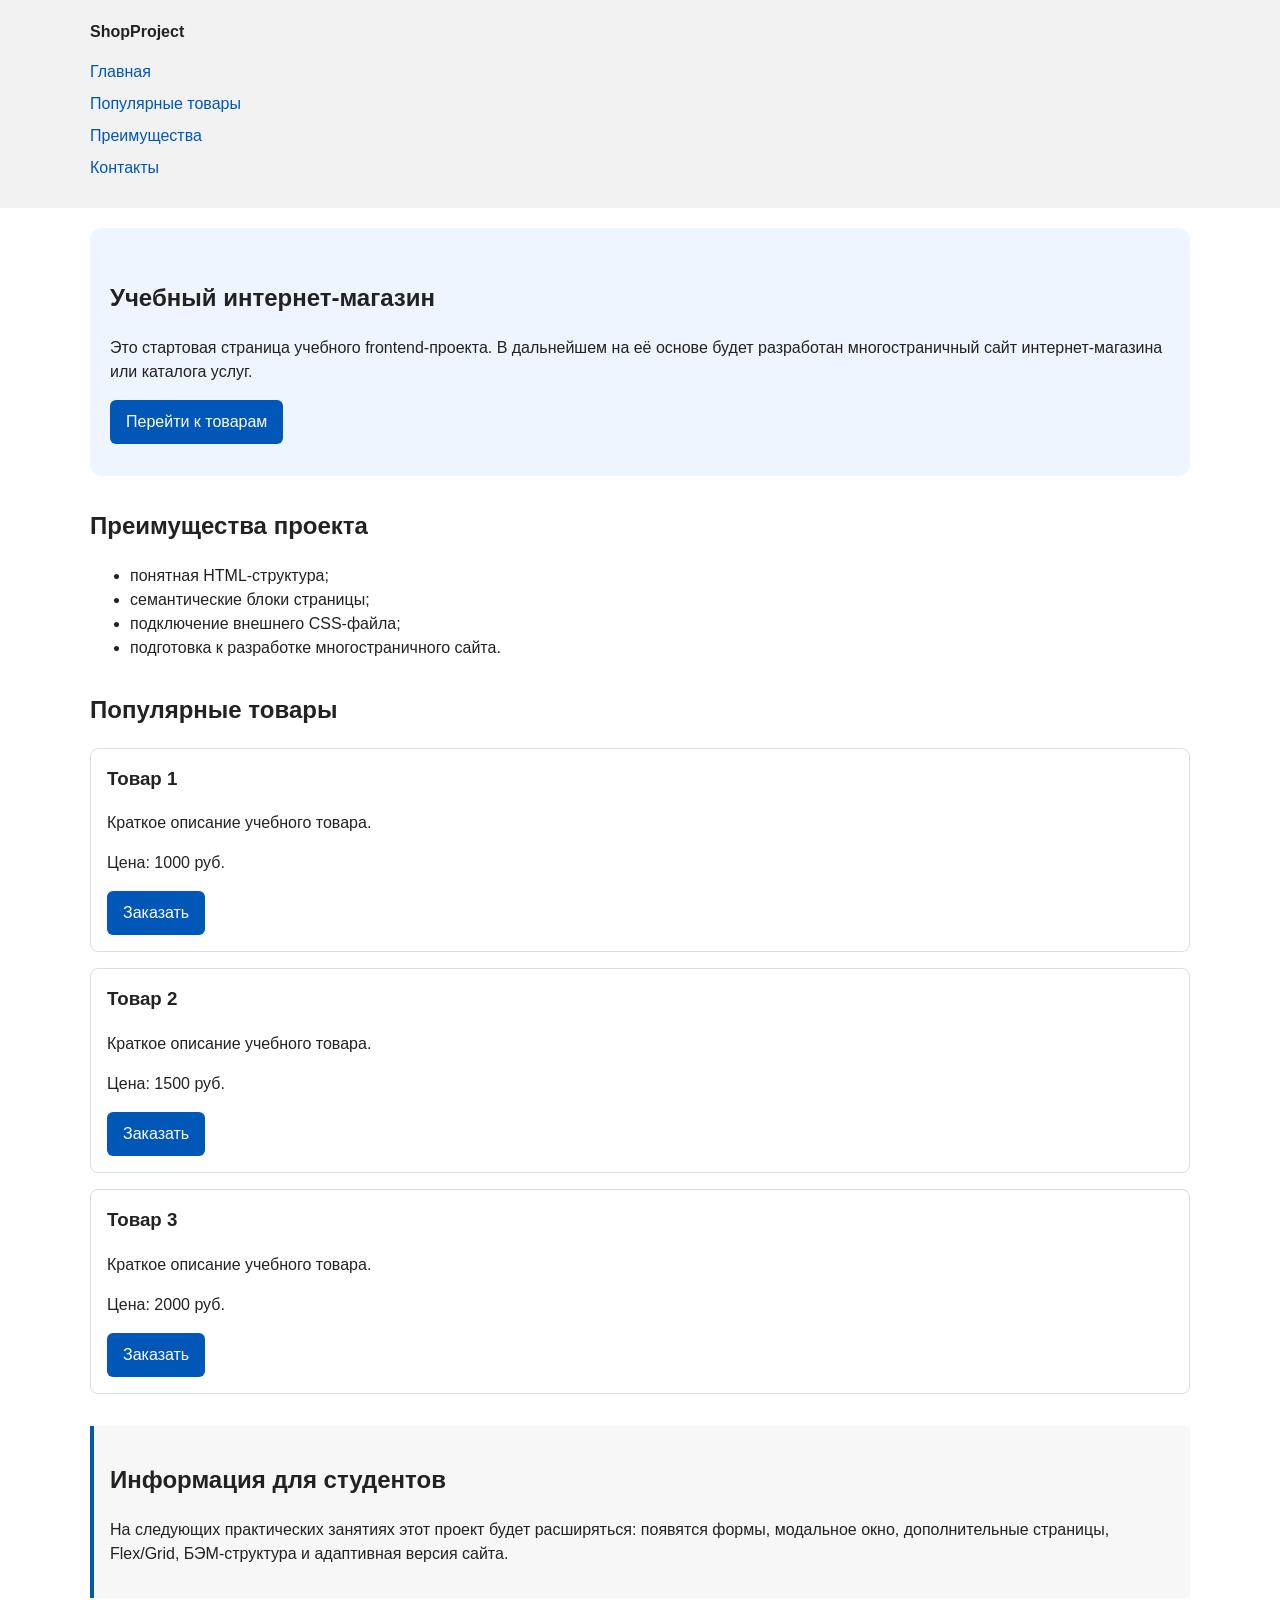
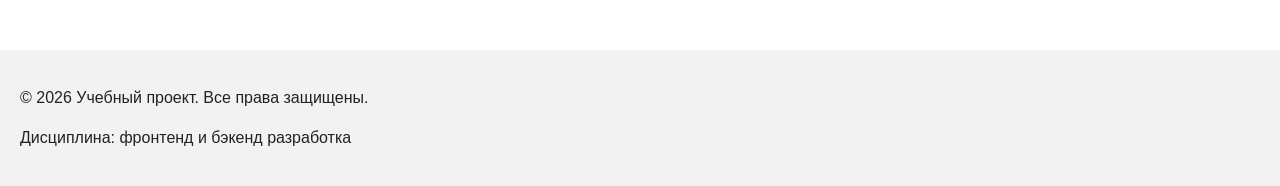
==== index.html @ 6dc9768e "fix: finalize form modal validation files" ====
<!DOCTYPE html>
<html lang="ru">
<head>
  <meta charset="UTF-8">
  <meta name="viewport" content="width=device-width, initial-scale=1.0">
  <title>Учебный интернет-магазин</title>
  <link rel="stylesheet" href="css/style.css">
  <script src="js/main.js" defer></script>
</head>
<body>

  <header>
    <div class="site-header">
      <a class="site-logo" href="index.html">ShopProject</a>

      <nav class="site-nav" aria-label="Основная навигация">
        <ul class="site-nav__list">
          <li><a href="index.html">Главная</a></li>
          <li><a href="#popular">Популярные товары</a></li>
          <li><a href="#advantages">Преимущества</a></li>
          <li><a href="#contacts">Контакты</a></li>
        </ul>
      </nav>
    </div>
  </header>

  <main>

    <section class="hero">
      <h1>Учебный интернет-магазин</h1>
      <p>
        Это стартовая страница учебного frontend-проекта. В дальнейшем
        на её основе будет разработан многостраничный сайт интернет-магазина
        или каталога услуг.
      </p>
      <a class="button" href="#popular">Перейти к товарам</a>
    </section>

    <section class="section" id="advantages">
      <h2>Преимущества проекта</h2>
      <ul class="advantages-list">
        <li>понятная HTML-структура;</li>
        <li>семантические блоки страницы;</li>
        <li>подключение внешнего CSS-файла;</li>
        <li>подготовка к разработке многостраничного сайта.</li>
      </ul>
    </section>

    <section class="section" id="popular">
      <h2>Популярные товары</h2>

      <article class="product-card">
        <h3>Товар 1</h3>
        <p>Краткое описание учебного товара.</p>
        <p>Цена: 1000 руб.</p>
        <button class="button product-card__button" type="button" data-product="Товар 1">
          Заказать
        </button>
      </article>

      <article class="product-card">
        <h3>Товар 2</h3>
        <p>Краткое описание учебного товара.</p>
        <p>Цена: 1500 руб.</p>
        <button class="button product-card__button" type="button" data-product="Товар 2">
          Заказать
        </button>
      </article>

      <article class="product-card">
        <h3>Товар 3</h3>
        <p>Краткое описание учебного товара.</p>
        <p>Цена: 2000 руб.</p>
        <button class="button product-card__button" type="button" data-product="Товар 3">
          Заказать
        </button>
      </article>
    </section>

    <aside class="aside-info">
      <h2>Информация для студентов</h2>
      <p>
        На следующих практических занятиях этот проект будет расширяться:
        появятся формы, модальное окно, дополнительные страницы, Flex/Grid,
        БЭМ-структура и адаптивная версия сайта.
      </p>
    </aside>

  </main>

  <footer id="contacts">
    <p>&copy; 2026 Учебный проект. Все права защищены.</p>
    <p>Дисциплина: фронтенд и бэкенд разработка</p>
  </footer>

  <dialog class="order-dialog" id="order-dialog" aria-labelledby="order-dialog-title">
    <h2 id="order-dialog-title">Оформление заявки</h2>

    <form class="order-form" id="order-form" action="#" method="post" novalidate>
      <input id="selected-product" name="selected-product" type="hidden">

      <div class="form-field">
        <label for="order-name">Имя</label>
        <input
          id="order-name"
          name="name"
          type="text"
          placeholder="Введите ваше имя"
          minlength="2"
          autocomplete="given-name"
          required
        >
      </div>

      <div class="form-field">
        <label for="order-email">E-mail</label>
        <input
          id="order-email"
          name="email"
          type="email"
          placeholder="example@mail.ru"
          autocomplete="email"
          required
        >
      </div>

      <div class="form-field">
        <label for="order-phone">Телефон</label>
        <input
          id="order-phone"
          name="phone"
          type="tel"
          inputmode="tel"
          placeholder="+7 (900) 000-00-00"
          pattern="^\+7 \(\d{3}\) \d{3}-\d{2}-\d{2}$"
          required
        >
        <small>Формат: +7 (900) 000-00-00</small>
      </div>

      <div class="form-field">
        <label for="order-date">Дата связи</label>
        <input id="order-date" name="date" type="date">
      </div>

      <div class="form-field">
        <label for="order-topic">Тема заявки</label>
        <select id="order-topic" name="topic" required>
          <option value="">Выберите тему</option>
          <option value="product">Заказ товара</option>
          <option value="consultation">Консультация</option>
          <option value="delivery">Доставка</option>
        </select>
      </div>

      <div class="form-field">
        <label for="order-comment">Комментарий</label>
        <textarea
          id="order-comment"
          name="comment"
          rows="4"
          placeholder="Укажите дополнительную информацию"
        ></textarea>
      </div>

      <div class="form-field form-field--checkbox">
        <label>
          <input id="order-agreement" name="agreement" type="checkbox" required>
          Я согласен на обработку данных
        </label>
      </div>

      <div class="form-actions">
        <button type="button" id="close-order-dialog">Закрыть</button>
        <button type="submit">Отправить заявку</button>
      </div>
    </form>
  </dialog>

  <p class="success-message" id="success-message" hidden>
    Форма успешно отправлена!
  </p>

</body>
</html>
---- css/style.css ----
/* ============================================================
   Минимальный сброс стилей
   ============================================================ */

* {
  box-sizing: border-box;
}

body {
  margin: 0;
  font-family: Arial, sans-serif;
  line-height: 1.5;
  color: #222222;
  background-color: #ffffff;
}

/* ============================================================
   Базовые стили для крупных областей страницы
   ============================================================ */

header,
main,
footer {
  padding: 20px;
}

header {
  background-color: #f2f2f2;
}

footer {
  background-color: #f2f2f2;
}

/* ============================================================
   Шапка сайта и навигация
   ============================================================ */

.site-header {
  max-width: 1100px;
  margin: 0 auto;
}

.site-logo {
  font-weight: bold;
  text-decoration: none;
  color: #222222;
}

.site-nav__list {
  padding: 0;
  margin: 16px 0 0;
  list-style: none;
}

.site-nav__list li {
  margin-bottom: 8px;
}

.site-nav__list a {
  color: #0057b8;
  text-decoration: none;
}

.site-nav__list a:hover {
  text-decoration: underline;
}

/* ============================================================
   Секции
   ============================================================ */

.hero {
  max-width: 1100px;
  margin: 0 auto 32px;
  padding: 32px 20px;
  background-color: #eef5ff;
  border-radius: 12px;
}

.section {
  max-width: 1100px;
  margin: 0 auto 32px;
}

.section h2 {
  margin-top: 0;
}

/* ============================================================
   Карточки товаров
   ============================================================ */

.product-card {
  margin-bottom: 16px;
  padding: 16px;
  border: 1px solid #dddddd;
  border-radius: 8px;
  background-color: #ffffff;
}

.product-card h3 {
  margin-top: 0;
}

/* ============================================================
   Кнопка
   ============================================================ */

.button {
  display: inline-block;
  padding: 10px 16px;
  color: #ffffff;
  background-color: #0057b8;
  text-decoration: none;
  border: none;
  border-radius: 6px;
  cursor: pointer;
  font: inherit;
}

.button:hover {
  background-color: #003f86;
}

/* ============================================================
   Дополнительный информационный блок
   ============================================================ */

.aside-info {
  max-width: 1100px;
  margin: 0 auto 32px;
  padding: 16px;
  border-left: 4px solid #0057b8;
  background-color: #f7f7f7;
}

/* ============================================================
   Модальное окно
   ============================================================ */

.order-dialog {
  width: min(100% - 32px, 560px);
  padding: 24px;
  border: none;
  border-radius: 12px;
}

.order-dialog::backdrop {
  background-color: rgba(0, 0, 0, 0.5);
}

/* ============================================================
   Форма
   ============================================================ */

.form-field {
  margin-bottom: 16px;
}

.form-field label {
  display: block;
  margin-bottom: 6px;
}

.form-field input,
.form-field select,
.form-field textarea {
  width: 100%;
  padding: 10px 12px;
  border: 1px solid #cccccc;
  border-radius: 6px;
  font: inherit;
}

.form-field input[type="checkbox"] {
  width: auto;
}

.form-field small {
  display: block;
  margin-top: 4px;
  color: #666666;
}

.form-field input:focus-visible,
.form-field select:focus-visible,
.form-field textarea:focus-visible,
.form-actions button:focus-visible {
  outline: 2px solid #0057b8;
  outline-offset: 2px;
}

[aria-invalid="true"] {
  border-color: #b00020;
}

.form-actions {
  display: flex;
  gap: 12px;
  margin-top: 20px;
}

.success-message {
  max-width: 1100px;
  margin: 24px auto;
  padding: 16px;
  border-left: 4px solid #168a2f;
  background-color: #eefaf0;
}
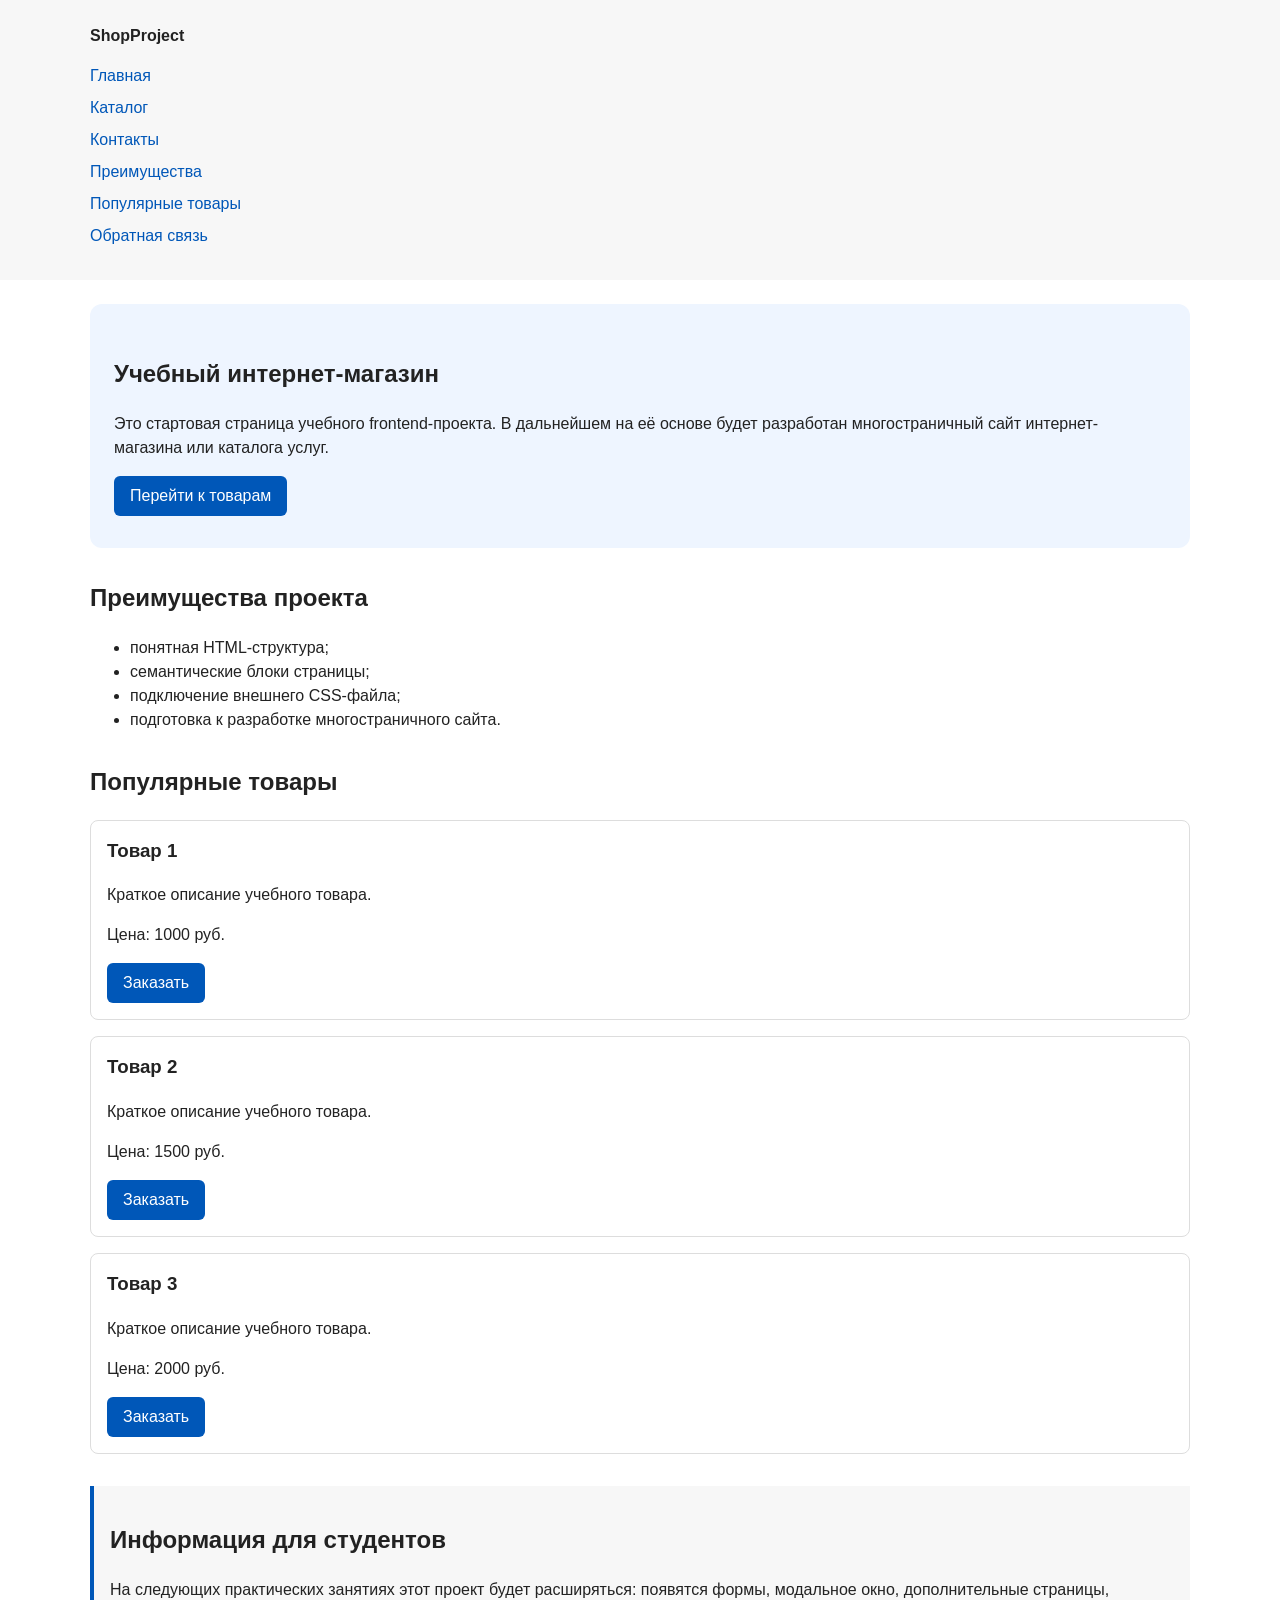
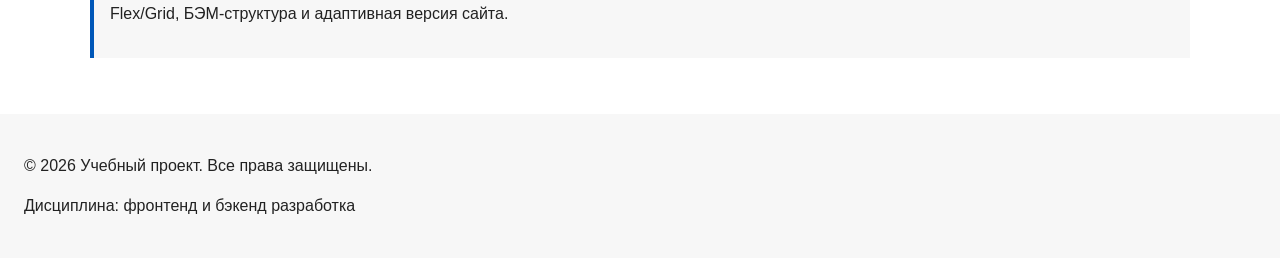
==== commit 7206bb5d: "Добавлены страницы и навигация" ====
--- a/index.html
+++ b/index.html
@@ -3,6 +3,7 @@
 <head>
   <meta charset="UTF-8">
   <meta name="viewport" content="width=device-width, initial-scale=1.0">
+  <meta name="description" content="Главная страница учебного интернет-магазина.">
   <title>Учебный интернет-магазин</title>
   <link rel="stylesheet" href="css/style.css">
   <script src="js/main.js" defer></script>
@@ -16,9 +17,11 @@
       <nav class="site-nav" aria-label="Основная навигация">
         <ul class="site-nav__list">
           <li><a href="index.html">Главная</a></li>
-          <li><a href="#popular">Популярные товары</a></li>
-          <li><a href="#advantages">Преимущества</a></li>
-          <li><a href="#contacts">Контакты</a></li>
+          <li><a href="catalog.html">Каталог</a></li>
+          <li><a href="contacts.html">Контакты</a></li>
+          <li><a href="index.html#advantages">Преимущества</a></li>
+          <li><a href="index.html#popular">Популярные товары</a></li>
+          <li><a href="index.html#contacts">Обратная связь</a></li>
         </ul>
       </nav>
     </div>
@@ -182,4 +185,4 @@
   </p>
 
 </body>
-</html>+</html>
--- a/css/style.css
+++ b/css/style.css
@@ -1,166 +1,232 @@
-/* ============================================================
-   Минимальный сброс стилей
-   ============================================================ */
+/* ===============================
+   1. Переменные проекта
+   =============================== */
+
+:root {
+  /* Основные цвета проекта */
+  --color-bg: #ffffff;
+  --color-text: #222222;
+  --color-muted: #666666;
+  --color-primary: #0057b8;
+  --color-primary-dark: #003f86;
+  --color-border: #dddddd;
+  --color-surface: #f7f7f7;
+  --color-surface-accent: #eef5ff;
+  --color-danger: #b00020;
+  --color-success: #168a2f;
+  --color-success-bg: #eefaf0;
+  --color-white: #ffffff;
+
+  /* Отступы */
+  --space-xs: 4px;
+  --space-sm: 8px;
+  --space-md: 16px;
+  --space-lg: 24px;
+  --space-xl: 32px;
+
+  /* Скругления */
+  --radius-sm: 6px;
+  --radius-md: 8px;
+  --radius-lg: 12px;
+
+  /* Размеры */
+  --container-width: 1100px;
+}
+
+/* ===============================
+   2. Базовые стили
+   =============================== */
 
 * {
   box-sizing: border-box;
+}
+
+html {
+  scroll-behavior: smooth;
 }
 
 body {
   margin: 0;
   font-family: Arial, sans-serif;
   line-height: 1.5;
-  color: #222222;
-  background-color: #ffffff;
-}
-
-/* ============================================================
-   Базовые стили для крупных областей страницы
-   ============================================================ */
+  color: var(--color-text);
+  background-color: var(--color-bg);
+}
 
 header,
 main,
 footer {
-  padding: 20px;
-}
-
-header {
-  background-color: #f2f2f2;
-}
-
+  padding: var(--space-lg);
+}
+
+header,
 footer {
-  background-color: #f2f2f2;
-}
-
-/* ============================================================
-   Шапка сайта и навигация
-   ============================================================ */
+  background-color: var(--color-surface);
+}
+
+/* ===============================
+   3. Общие элементы интерфейса
+   =============================== */
+
+a {
+  color: var(--color-primary);
+}
+
+a:hover {
+  color: var(--color-primary-dark);
+}
+
+a:focus-visible {
+  outline: 2px solid var(--color-primary);
+  outline-offset: 3px;
+}
+
+:target {
+  outline: 2px dashed var(--color-primary);
+  outline-offset: 4px;
+}
+
+.button {
+  display: inline-block;
+  padding: var(--space-sm) var(--space-md);
+  color: var(--color-white);
+  background-color: var(--color-primary);
+  text-decoration: none;
+  border: none;
+  border-radius: var(--radius-sm);
+  cursor: pointer;
+  font: inherit;
+}
+
+.button:hover {
+  color: var(--color-white);
+  background-color: var(--color-primary-dark);
+}
+
+.button:focus-visible {
+  outline: 2px solid var(--color-primary);
+  outline-offset: 3px;
+}
+
+.button:disabled {
+  opacity: 0.6;
+  cursor: not-allowed;
+}
+
+/* ===============================
+   4. Компоненты страницы
+   =============================== */
 
 .site-header {
-  max-width: 1100px;
+  max-width: var(--container-width);
   margin: 0 auto;
 }
 
 .site-logo {
   font-weight: bold;
+  color: var(--color-text);
   text-decoration: none;
-  color: #222222;
 }
 
 .site-nav__list {
   padding: 0;
-  margin: 16px 0 0;
+  margin: var(--space-md) 0 0;
   list-style: none;
 }
 
 .site-nav__list li {
-  margin-bottom: 8px;
+  margin-bottom: var(--space-sm);
 }
 
 .site-nav__list a {
-  color: #0057b8;
+  color: var(--color-primary);
   text-decoration: none;
 }
 
 .site-nav__list a:hover {
+  color: var(--color-primary-dark);
   text-decoration: underline;
 }
 
-/* ============================================================
-   Секции
-   ============================================================ */
+.breadcrumbs {
+  max-width: var(--container-width);
+  margin: 0 auto var(--space-md);
+  font-size: 14px;
+  color: var(--color-muted);
+}
+
+.breadcrumbs a {
+  color: var(--color-primary);
+}
+
+.breadcrumbs span::before {
+  content: " / ";
+  color: var(--color-muted);
+}
 
 .hero {
-  max-width: 1100px;
-  margin: 0 auto 32px;
-  padding: 32px 20px;
-  background-color: #eef5ff;
-  border-radius: 12px;
+  max-width: var(--container-width);
+  margin: 0 auto var(--space-xl);
+  padding: var(--space-xl) var(--space-lg);
+  background-color: var(--color-surface-accent);
+  border-radius: var(--radius-lg);
 }
 
 .section {
-  max-width: 1100px;
-  margin: 0 auto 32px;
+  max-width: var(--container-width);
+  margin: 0 auto var(--space-xl);
 }
 
 .section h2 {
   margin-top: 0;
 }
 
-/* ============================================================
-   Карточки товаров
-   ============================================================ */
-
 .product-card {
-  margin-bottom: 16px;
-  padding: 16px;
-  border: 1px solid #dddddd;
-  border-radius: 8px;
-  background-color: #ffffff;
+  margin-bottom: var(--space-md);
+  padding: var(--space-md);
+  border: 1px solid var(--color-border);
+  border-radius: var(--radius-md);
+  background-color: var(--color-bg);
+}
+
+.product-card:hover {
+  border-color: var(--color-primary);
 }
 
 .product-card h3 {
   margin-top: 0;
 }
 
-/* ============================================================
-   Кнопка
-   ============================================================ */
-
-.button {
-  display: inline-block;
-  padding: 10px 16px;
-  color: #ffffff;
-  background-color: #0057b8;
-  text-decoration: none;
-  border: none;
-  border-radius: 6px;
-  cursor: pointer;
-  font: inherit;
-}
-
-.button:hover {
-  background-color: #003f86;
-}
-
-/* ============================================================
-   Дополнительный информационный блок
-   ============================================================ */
-
 .aside-info {
-  max-width: 1100px;
-  margin: 0 auto 32px;
-  padding: 16px;
-  border-left: 4px solid #0057b8;
-  background-color: #f7f7f7;
-}
-
-/* ============================================================
-   Модальное окно
-   ============================================================ */
+  max-width: var(--container-width);
+  margin: 0 auto var(--space-xl);
+  padding: var(--space-md);
+  border-left: 4px solid var(--color-primary);
+  background-color: var(--color-surface);
+}
+
+/* ===============================
+   5. Форма и модальное окно
+   =============================== */
 
 .order-dialog {
   width: min(100% - 32px, 560px);
-  padding: 24px;
+  padding: var(--space-lg);
   border: none;
-  border-radius: 12px;
+  border-radius: var(--radius-lg);
 }
 
 .order-dialog::backdrop {
   background-color: rgba(0, 0, 0, 0.5);
 }
 
-/* ============================================================
-   Форма
-   ============================================================ */
-
 .form-field {
-  margin-bottom: 16px;
+  margin-bottom: var(--space-md);
 }
 
 .form-field label {
   display: block;
-  margin-bottom: 6px;
+  margin-bottom: var(--space-xs);
 }
 
 .form-field input,
@@ -168,8 +234,8 @@
 .form-field textarea {
   width: 100%;
   padding: 10px 12px;
-  border: 1px solid #cccccc;
-  border-radius: 6px;
+  border: 1px solid var(--color-border);
+  border-radius: var(--radius-sm);
   font: inherit;
 }
 
@@ -179,32 +245,38 @@
 
 .form-field small {
   display: block;
-  margin-top: 4px;
-  color: #666666;
+  margin-top: var(--space-xs);
+  color: var(--color-muted);
+}
+
+.form-field input:hover,
+.form-field select:hover,
+.form-field textarea:hover {
+  border-color: var(--color-primary);
 }
 
 .form-field input:focus-visible,
 .form-field select:focus-visible,
 .form-field textarea:focus-visible,
 .form-actions button:focus-visible {
-  outline: 2px solid #0057b8;
-  outline-offset: 2px;
+  outline: 2px solid var(--color-primary);
+  outline-offset: 3px;
 }
 
 [aria-invalid="true"] {
-  border-color: #b00020;
+  border-color: var(--color-danger);
 }
 
 .form-actions {
   display: flex;
-  gap: 12px;
-  margin-top: 20px;
+  gap: var(--space-md);
+  margin-top: var(--space-lg);
 }
 
 .success-message {
-  max-width: 1100px;
-  margin: 24px auto;
-  padding: 16px;
-  border-left: 4px solid #168a2f;
-  background-color: #eefaf0;
-}+  max-width: var(--container-width);
+  margin: var(--space-lg) auto;
+  padding: var(--space-md);
+  border-left: 4px solid var(--color-success);
+  background-color: var(--color-success-bg);
+}
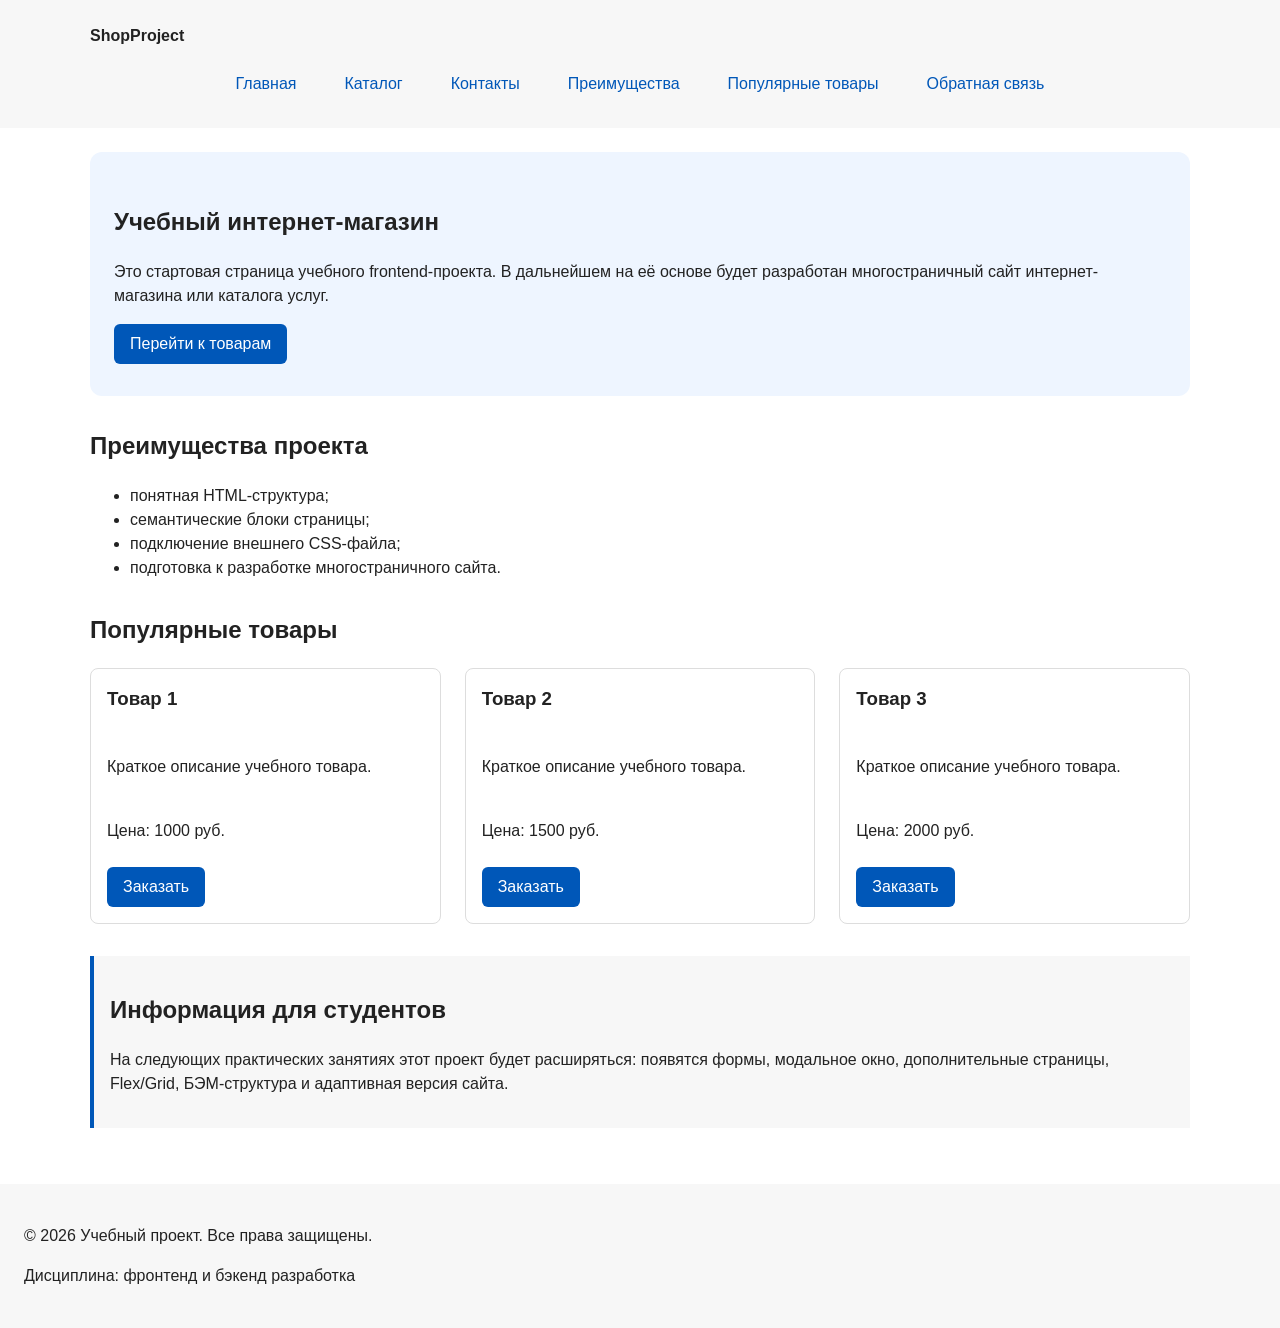
==== commit e962c7b8: "Добавлены Flexbox и Grid" ====
--- a/index.html
+++ b/index.html
@@ -52,32 +52,34 @@
     <section class="section" id="popular">
       <h2>Популярные товары</h2>
 
-      <article class="product-card">
-        <h3>Товар 1</h3>
-        <p>Краткое описание учебного товара.</p>
-        <p>Цена: 1000 руб.</p>
-        <button class="button product-card__button" type="button" data-product="Товар 1">
-          Заказать
-        </button>
-      </article>
+      <div class="products-grid">
+        <article class="product-card">
+          <h3>Товар 1</h3>
+          <p>Краткое описание учебного товара.</p>
+          <p>Цена: 1000 руб.</p>
+          <button class="button product-card__button" type="button" data-product="Товар 1">
+            Заказать
+          </button>
+        </article>
 
-      <article class="product-card">
-        <h3>Товар 2</h3>
-        <p>Краткое описание учебного товара.</p>
-        <p>Цена: 1500 руб.</p>
-        <button class="button product-card__button" type="button" data-product="Товар 2">
-          Заказать
-        </button>
-      </article>
+        <article class="product-card">
+          <h3>Товар 2</h3>
+          <p>Краткое описание учебного товара.</p>
+          <p>Цена: 1500 руб.</p>
+          <button class="button product-card__button" type="button" data-product="Товар 2">
+            Заказать
+          </button>
+        </article>
 
-      <article class="product-card">
-        <h3>Товар 3</h3>
-        <p>Краткое описание учебного товара.</p>
-        <p>Цена: 2000 руб.</p>
-        <button class="button product-card__button" type="button" data-product="Товар 3">
-          Заказать
-        </button>
-      </article>
+        <article class="product-card">
+          <h3>Товар 3</h3>
+          <p>Краткое описание учебного товара.</p>
+          <p>Цена: 2000 руб.</p>
+          <button class="button product-card__button" type="button" data-product="Товар 3">
+            Заказать
+          </button>
+        </article>
+      </div>
     </section>
 
     <aside class="aside-info">
--- a/css/style.css
+++ b/css/style.css
@@ -129,23 +129,27 @@
 }
 
 .site-nav__list {
+  display: flex;
+  flex-wrap: wrap;
+  justify-content: center;
+  align-items: center;
+  gap: var(--space-md);
   padding: 0;
   margin: var(--space-md) 0 0;
   list-style: none;
 }
 
-.site-nav__list li {
-  margin-bottom: var(--space-sm);
-}
-
 .site-nav__list a {
+  display: inline-block;
+  padding: var(--space-sm) var(--space-md);
   color: var(--color-primary);
   text-decoration: none;
+  border-radius: var(--radius-sm);
 }
 
 .site-nav__list a:hover {
-  color: var(--color-primary-dark);
-  text-decoration: underline;
+  color: var(--color-white);
+  background-color: var(--color-primary);
 }
 
 .breadcrumbs {
@@ -181,8 +185,17 @@
   margin-top: 0;
 }
 
+.products-grid {
+  display: grid;
+  grid-template-columns: repeat(3, 1fr);
+  gap: var(--space-lg);
+}
+
 .product-card {
-  margin-bottom: var(--space-md);
+  display: flex;
+  flex-direction: column;
+  gap: var(--space-sm);
+  margin-bottom: 0;
   padding: var(--space-md);
   border: 1px solid var(--color-border);
   border-radius: var(--radius-md);
@@ -195,6 +208,66 @@
 
 .product-card h3 {
   margin-top: 0;
+}
+
+.product-card .button {
+  margin-top: auto;
+  align-self: flex-start;
+}
+
+.catalog-layout {
+  max-width: var(--container-width);
+  margin: 0 auto var(--space-xl);
+  display: grid;
+  grid-template-columns: 260px 1fr;
+  grid-template-areas: "filters products";
+  gap: var(--space-lg);
+}
+
+.catalog-filters {
+  grid-area: filters;
+  padding: var(--space-md);
+  border: 1px solid var(--color-border);
+  border-radius: var(--radius-md);
+  background-color: var(--color-surface);
+}
+
+.catalog-products {
+  grid-area: products;
+}
+
+.catalog-filters h2,
+.catalog-products h2 {
+  margin-top: 0;
+}
+
+.filters-form {
+  display: grid;
+  gap: var(--space-md);
+}
+
+.filters-form fieldset {
+  margin: 0;
+  padding: var(--space-md);
+  border: 1px solid var(--color-border);
+  border-radius: var(--radius-sm);
+}
+
+.filters-form legend {
+  font-weight: 700;
+}
+
+.filters-form label {
+  display: block;
+  margin-bottom: var(--space-sm);
+}
+
+.filters-form input[type="number"] {
+  width: 100%;
+  padding: 8px 10px;
+  border: 1px solid var(--color-border);
+  border-radius: var(--radius-sm);
+  font: inherit;
 }
 
 .aside-info {
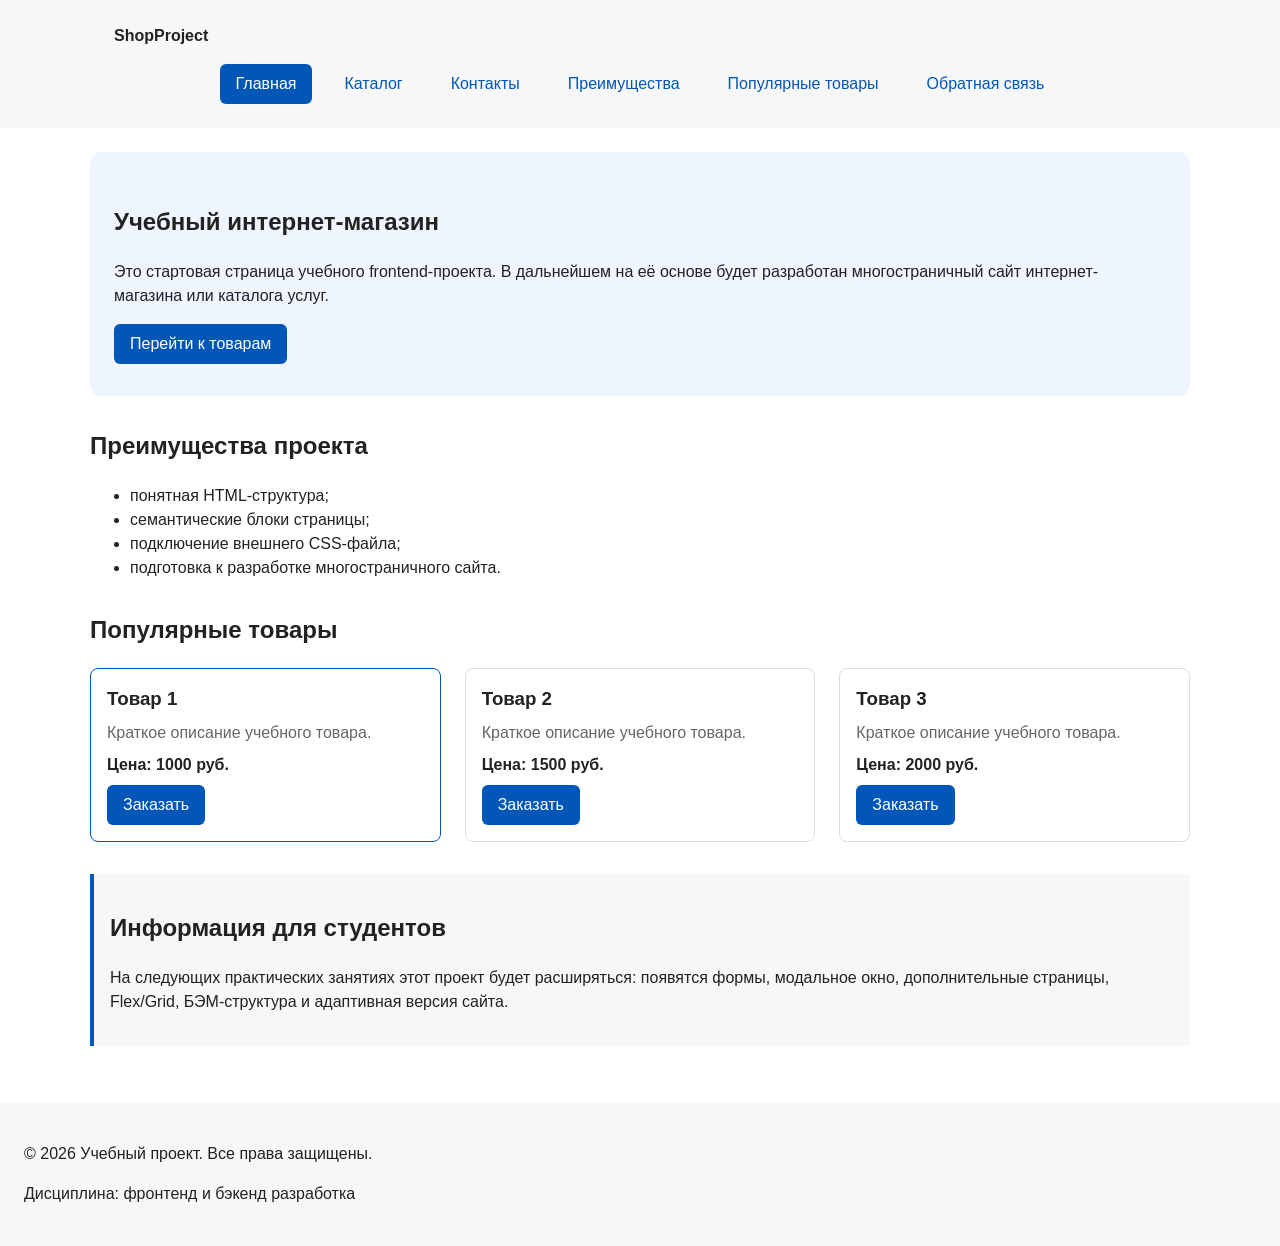
==== commit fade143a: "Классы приведены к БЭМ" ====
--- a/index.html
+++ b/index.html
@@ -10,18 +10,30 @@
 </head>
 <body>
 
-  <header>
-    <div class="site-header">
-      <a class="site-logo" href="index.html">ShopProject</a>
+  <header class="site-header">
+    <div class="site-header__inner">
+      <a class="site-header__logo" href="index.html">ShopProject</a>
 
       <nav class="site-nav" aria-label="Основная навигация">
         <ul class="site-nav__list">
-          <li><a href="index.html">Главная</a></li>
-          <li><a href="catalog.html">Каталог</a></li>
-          <li><a href="contacts.html">Контакты</a></li>
-          <li><a href="index.html#advantages">Преимущества</a></li>
-          <li><a href="index.html#popular">Популярные товары</a></li>
-          <li><a href="index.html#contacts">Обратная связь</a></li>
+          <li class="site-nav__item">
+            <a class="site-nav__link site-nav__link--active" href="index.html" aria-current="page">Главная</a>
+          </li>
+          <li class="site-nav__item">
+            <a class="site-nav__link" href="catalog.html">Каталог</a>
+          </li>
+          <li class="site-nav__item">
+            <a class="site-nav__link" href="contacts.html">Контакты</a>
+          </li>
+          <li class="site-nav__item">
+            <a class="site-nav__link" href="index.html#advantages">Преимущества</a>
+          </li>
+          <li class="site-nav__item">
+            <a class="site-nav__link" href="index.html#popular">Популярные товары</a>
+          </li>
+          <li class="site-nav__item">
+            <a class="site-nav__link" href="index.html#contacts">Обратная связь</a>
+          </li>
         </ul>
       </nav>
     </div>
@@ -36,11 +48,11 @@
         на её основе будет разработан многостраничный сайт интернет-магазина
         или каталога услуг.
       </p>
-      <a class="button" href="#popular">Перейти к товарам</a>
+      <a class="button button--primary" href="#popular">Перейти к товарам</a>
     </section>
 
     <section class="section" id="advantages">
-      <h2>Преимущества проекта</h2>
+      <h2 class="section__title">Преимущества проекта</h2>
       <ul class="advantages-list">
         <li>понятная HTML-структура;</li>
         <li>семантические блоки страницы;</li>
@@ -50,32 +62,32 @@
     </section>
 
     <section class="section" id="popular">
-      <h2>Популярные товары</h2>
+      <h2 class="section__title">Популярные товары</h2>
 
       <div class="products-grid">
-        <article class="product-card">
-          <h3>Товар 1</h3>
-          <p>Краткое описание учебного товара.</p>
-          <p>Цена: 1000 руб.</p>
-          <button class="button product-card__button" type="button" data-product="Товар 1">
+        <article class="product-card product-card--featured">
+          <h3 class="product-card__title">Товар 1</h3>
+          <p class="product-card__description">Краткое описание учебного товара.</p>
+          <p class="product-card__price">Цена: 1000 руб.</p>
+          <button class="button button--primary product-card__button" type="button" data-product="Товар 1">
             Заказать
           </button>
         </article>
 
         <article class="product-card">
-          <h3>Товар 2</h3>
-          <p>Краткое описание учебного товара.</p>
-          <p>Цена: 1500 руб.</p>
-          <button class="button product-card__button" type="button" data-product="Товар 2">
+          <h3 class="product-card__title">Товар 2</h3>
+          <p class="product-card__description">Краткое описание учебного товара.</p>
+          <p class="product-card__price">Цена: 1500 руб.</p>
+          <button class="button button--primary product-card__button" type="button" data-product="Товар 2">
             Заказать
           </button>
         </article>
 
         <article class="product-card">
-          <h3>Товар 3</h3>
-          <p>Краткое описание учебного товара.</p>
-          <p>Цена: 2000 руб.</p>
-          <button class="button product-card__button" type="button" data-product="Товар 3">
+          <h3 class="product-card__title">Товар 3</h3>
+          <p class="product-card__description">Краткое описание учебного товара.</p>
+          <p class="product-card__price">Цена: 2000 руб.</p>
+          <button class="button button--primary product-card__button" type="button" data-product="Товар 3">
             Заказать
           </button>
         </article>
@@ -93,20 +105,21 @@
 
   </main>
 
-  <footer id="contacts">
-    <p>&copy; 2026 Учебный проект. Все права защищены.</p>
-    <p>Дисциплина: фронтенд и бэкенд разработка</p>
+  <footer class="site-footer" id="contacts">
+    <p class="site-footer__text">&copy; 2026 Учебный проект. Все права защищены.</p>
+    <p class="site-footer__text">Дисциплина: фронтенд и бэкенд разработка</p>
   </footer>
 
   <dialog class="order-dialog" id="order-dialog" aria-labelledby="order-dialog-title">
-    <h2 id="order-dialog-title">Оформление заявки</h2>
+    <h2 class="order-dialog__title" id="order-dialog-title">Оформление заявки</h2>
 
     <form class="order-form" id="order-form" action="#" method="post" novalidate>
       <input id="selected-product" name="selected-product" type="hidden">
 
-      <div class="form-field">
-        <label for="order-name">Имя</label>
+      <div class="order-form__field">
+        <label class="order-form__label" for="order-name">Имя</label>
         <input
+          class="order-form__input"
           id="order-name"
           name="name"
           type="text"
@@ -117,9 +130,10 @@
         >
       </div>
 
-      <div class="form-field">
-        <label for="order-email">E-mail</label>
+      <div class="order-form__field">
+        <label class="order-form__label" for="order-email">E-mail</label>
         <input
+          class="order-form__input"
           id="order-email"
           name="email"
           type="email"
@@ -129,9 +143,10 @@
         >
       </div>
 
-      <div class="form-field">
-        <label for="order-phone">Телефон</label>
+      <div class="order-form__field">
+        <label class="order-form__label" for="order-phone">Телефон</label>
         <input
+          class="order-form__input"
           id="order-phone"
           name="phone"
           type="tel"
@@ -140,17 +155,17 @@
           pattern="^\+7 \(\d{3}\) \d{3}-\d{2}-\d{2}$"
           required
         >
-        <small>Формат: +7 (900) 000-00-00</small>
-      </div>
-
-      <div class="form-field">
-        <label for="order-date">Дата связи</label>
-        <input id="order-date" name="date" type="date">
-      </div>
-
-      <div class="form-field">
-        <label for="order-topic">Тема заявки</label>
-        <select id="order-topic" name="topic" required>
+        <small class="order-form__hint">Формат: +7 (900) 000-00-00</small>
+      </div>
+
+      <div class="order-form__field">
+        <label class="order-form__label" for="order-date">Дата связи</label>
+        <input class="order-form__input" id="order-date" name="date" type="date">
+      </div>
+
+      <div class="order-form__field">
+        <label class="order-form__label" for="order-topic">Тема заявки</label>
+        <select class="order-form__select" id="order-topic" name="topic" required>
           <option value="">Выберите тему</option>
           <option value="product">Заказ товара</option>
           <option value="consultation">Консультация</option>
@@ -158,9 +173,10 @@
         </select>
       </div>
 
-      <div class="form-field">
-        <label for="order-comment">Комментарий</label>
+      <div class="order-form__field">
+        <label class="order-form__label" for="order-comment">Комментарий</label>
         <textarea
+          class="order-form__textarea"
           id="order-comment"
           name="comment"
           rows="4"
@@ -168,16 +184,16 @@
         ></textarea>
       </div>
 
-      <div class="form-field form-field--checkbox">
-        <label>
-          <input id="order-agreement" name="agreement" type="checkbox" required>
+      <div class="order-form__field order-form__field--checkbox">
+        <label class="order-form__label">
+          <input class="order-form__checkbox" id="order-agreement" name="agreement" type="checkbox" required>
           Я согласен на обработку данных
         </label>
       </div>
 
-      <div class="form-actions">
-        <button type="button" id="close-order-dialog">Закрыть</button>
-        <button type="submit">Отправить заявку</button>
+      <div class="order-form__actions">
+        <button class="button button--secondary" type="button" id="close-order-dialog">Закрыть</button>
+        <button class="button button--primary" type="submit">Отправить заявку</button>
       </div>
     </form>
   </dialog>
--- a/css/style.css
+++ b/css/style.css
@@ -53,15 +53,8 @@
   background-color: var(--color-bg);
 }
 
-header,
-main,
-footer {
+main {
   padding: var(--space-lg);
-}
-
-header,
-footer {
-  background-color: var(--color-surface);
 }
 
 /* ===============================
@@ -89,8 +82,6 @@
 .button {
   display: inline-block;
   padding: var(--space-sm) var(--space-md);
-  color: var(--color-white);
-  background-color: var(--color-primary);
   text-decoration: none;
   border: none;
   border-radius: var(--radius-sm);
@@ -98,9 +89,25 @@
   font: inherit;
 }
 
-.button:hover {
+.button--primary {
+  color: var(--color-white);
+  background-color: var(--color-primary);
+}
+
+.button--primary:hover {
   color: var(--color-white);
   background-color: var(--color-primary-dark);
+}
+
+.button--secondary {
+  color: var(--color-primary);
+  background-color: transparent;
+  border: 1px solid var(--color-primary);
+}
+
+.button--secondary:hover {
+  color: var(--color-white);
+  background-color: var(--color-primary);
 }
 
 .button:focus-visible {
@@ -108,7 +115,8 @@
   outline-offset: 3px;
 }
 
-.button:disabled {
+.button:disabled,
+.button--disabled {
   opacity: 0.6;
   cursor: not-allowed;
 }
@@ -118,12 +126,17 @@
    =============================== */
 
 .site-header {
+  background-color: var(--color-surface);
+}
+
+.site-header__inner {
   max-width: var(--container-width);
   margin: 0 auto;
-}
-
-.site-logo {
-  font-weight: bold;
+  padding: var(--space-lg);
+}
+
+.site-header__logo {
+  font-weight: 700;
   color: var(--color-text);
   text-decoration: none;
 }
@@ -139,7 +152,7 @@
   list-style: none;
 }
 
-.site-nav__list a {
+.site-nav__link {
   display: inline-block;
   padding: var(--space-sm) var(--space-md);
   color: var(--color-primary);
@@ -147,7 +160,17 @@
   border-radius: var(--radius-sm);
 }
 
-.site-nav__list a:hover {
+.site-nav__link:hover {
+  color: var(--color-white);
+  background-color: var(--color-primary);
+}
+
+.site-nav__link:focus-visible {
+  outline: 2px solid var(--color-primary);
+  outline-offset: 3px;
+}
+
+.site-nav__link--active {
   color: var(--color-white);
   background-color: var(--color-primary);
 }
@@ -159,11 +182,11 @@
   color: var(--color-muted);
 }
 
-.breadcrumbs a {
+.breadcrumbs__link {
   color: var(--color-primary);
 }
 
-.breadcrumbs span::before {
+.breadcrumbs__current::before {
   content: " / ";
   color: var(--color-muted);
 }
@@ -181,7 +204,7 @@
   margin: 0 auto var(--space-xl);
 }
 
-.section h2 {
+.section__title {
   margin-top: 0;
 }
 
@@ -206,11 +229,34 @@
   border-color: var(--color-primary);
 }
 
-.product-card h3 {
-  margin-top: 0;
-}
-
-.product-card .button {
+.product-card--featured {
+  border-color: var(--color-primary);
+}
+
+.product-card--discount {
+  border-color: var(--color-danger);
+}
+
+.product-card__title {
+  margin: 0;
+  color: var(--color-text);
+}
+
+.product-card__description {
+  margin: 0;
+  color: var(--color-muted);
+}
+
+.product-card__price {
+  margin: 0;
+  font-weight: 700;
+}
+
+.product-card--discount .product-card__price {
+  color: var(--color-danger);
+}
+
+.product-card__button {
   margin-top: auto;
   align-self: flex-start;
 }
@@ -232,37 +278,38 @@
   background-color: var(--color-surface);
 }
 
-.catalog-products {
+.catalog-layout__products {
   grid-area: products;
 }
 
-.catalog-filters h2,
-.catalog-products h2 {
+.catalog-filters__title,
+.catalog-layout__title {
   margin-top: 0;
 }
 
-.filters-form {
+.catalog-filters__form {
   display: grid;
   gap: var(--space-md);
 }
 
-.filters-form fieldset {
+.catalog-filters__group {
   margin: 0;
   padding: var(--space-md);
   border: 1px solid var(--color-border);
   border-radius: var(--radius-sm);
 }
 
-.filters-form legend {
+.catalog-filters__legend {
   font-weight: 700;
 }
 
-.filters-form label {
+.catalog-filters__option,
+.catalog-filters__label {
   display: block;
   margin-bottom: var(--space-sm);
 }
 
-.filters-form input[type="number"] {
+.catalog-filters__input {
   width: 100%;
   padding: 8px 10px;
   border: 1px solid var(--color-border);
@@ -278,6 +325,11 @@
   background-color: var(--color-surface);
 }
 
+.site-footer {
+  padding: var(--space-lg);
+  background-color: var(--color-surface);
+}
+
 /* ===============================
    5. Форма и модальное окно
    =============================== */
@@ -293,18 +345,22 @@
   background-color: rgba(0, 0, 0, 0.5);
 }
 
-.form-field {
+.order-dialog__title {
+  margin-top: 0;
+}
+
+.order-form__field {
   margin-bottom: var(--space-md);
 }
 
-.form-field label {
+.order-form__label {
   display: block;
   margin-bottom: var(--space-xs);
 }
 
-.form-field input,
-.form-field select,
-.form-field textarea {
+.order-form__input,
+.order-form__select,
+.order-form__textarea {
   width: 100%;
   padding: 10px 12px;
   border: 1px solid var(--color-border);
@@ -312,26 +368,25 @@
   font: inherit;
 }
 
-.form-field input[type="checkbox"] {
+.order-form__checkbox {
   width: auto;
 }
 
-.form-field small {
+.order-form__hint {
   display: block;
   margin-top: var(--space-xs);
   color: var(--color-muted);
 }
 
-.form-field input:hover,
-.form-field select:hover,
-.form-field textarea:hover {
+.order-form__input:hover,
+.order-form__select:hover,
+.order-form__textarea:hover {
   border-color: var(--color-primary);
 }
 
-.form-field input:focus-visible,
-.form-field select:focus-visible,
-.form-field textarea:focus-visible,
-.form-actions button:focus-visible {
+.order-form__input:focus-visible,
+.order-form__select:focus-visible,
+.order-form__textarea:focus-visible {
   outline: 2px solid var(--color-primary);
   outline-offset: 3px;
 }
@@ -340,7 +395,7 @@
   border-color: var(--color-danger);
 }
 
-.form-actions {
+.order-form__actions {
   display: flex;
   gap: var(--space-md);
   margin-top: var(--space-lg);
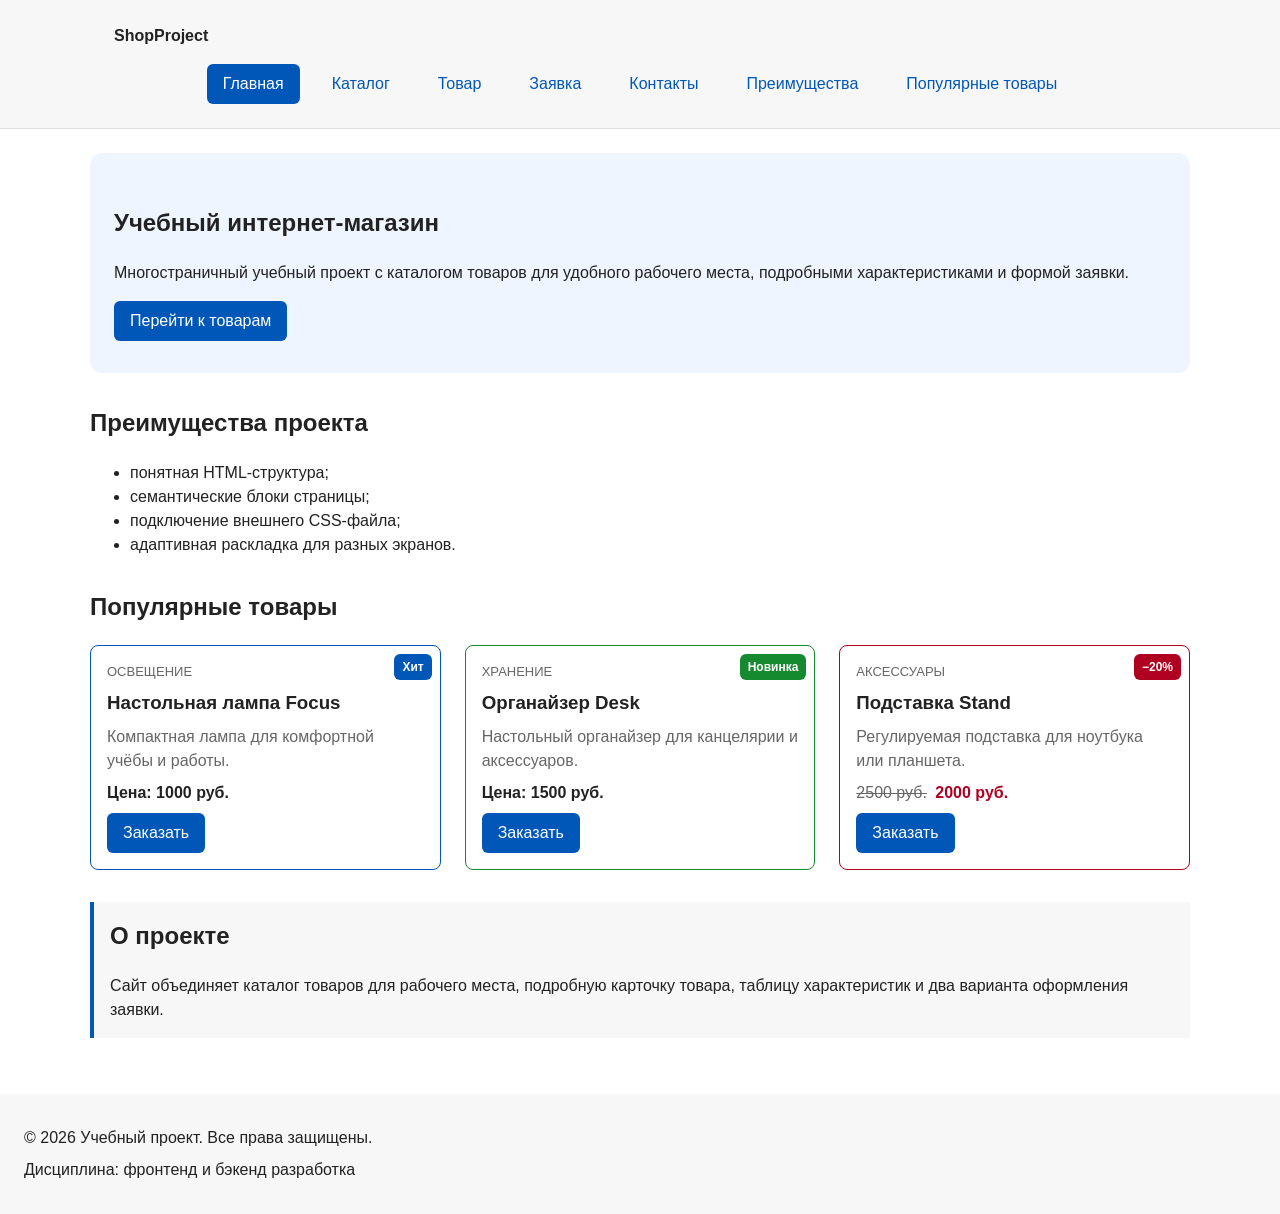
==== commit 78d22438: "Контрольная работа завершена" ====
--- a/index.html
+++ b/index.html
@@ -23,6 +23,12 @@
             <a class="site-nav__link" href="catalog.html">Каталог</a>
           </li>
           <li class="site-nav__item">
+            <a class="site-nav__link" href="product.html">Товар</a>
+          </li>
+          <li class="site-nav__item">
+            <a class="site-nav__link" href="order.html">Заявка</a>
+          </li>
+          <li class="site-nav__item">
             <a class="site-nav__link" href="contacts.html">Контакты</a>
           </li>
           <li class="site-nav__item">
@@ -30,9 +36,6 @@
           </li>
           <li class="site-nav__item">
             <a class="site-nav__link" href="index.html#popular">Популярные товары</a>
-          </li>
-          <li class="site-nav__item">
-            <a class="site-nav__link" href="index.html#contacts">Обратная связь</a>
           </li>
         </ul>
       </nav>
@@ -44,9 +47,8 @@
     <section class="hero">
       <h1>Учебный интернет-магазин</h1>
       <p>
-        Это стартовая страница учебного frontend-проекта. В дальнейшем
-        на её основе будет разработан многостраничный сайт интернет-магазина
-        или каталога услуг.
+        Многостраничный учебный проект с каталогом товаров для удобного
+        рабочего места, подробными характеристиками и формой заявки.
       </p>
       <a class="button button--primary" href="#popular">Перейти к товарам</a>
     </section>
@@ -57,7 +59,7 @@
         <li>понятная HTML-структура;</li>
         <li>семантические блоки страницы;</li>
         <li>подключение внешнего CSS-файла;</li>
-        <li>подготовка к разработке многостраничного сайта.</li>
+        <li>адаптивная раскладка для разных экранов.</li>
       </ul>
     </section>
 
@@ -66,28 +68,34 @@
 
       <div class="products-grid">
         <article class="product-card product-card--featured">
-          <h3 class="product-card__title">Товар 1</h3>
-          <p class="product-card__description">Краткое описание учебного товара.</p>
+          <span class="product-card__badge">Хит</span>
+          <p class="product-card__category">Освещение</p>
+          <h3 class="product-card__title">Настольная лампа Focus</h3>
+          <p class="product-card__description">Компактная лампа для комфортной учёбы и работы.</p>
           <p class="product-card__price">Цена: 1000 руб.</p>
-          <button class="button button--primary product-card__button" type="button" data-product="Товар 1">
+          <button class="button button--primary product-card__button" type="button" data-product="Настольная лампа Focus">
             Заказать
           </button>
         </article>
 
-        <article class="product-card">
-          <h3 class="product-card__title">Товар 2</h3>
-          <p class="product-card__description">Краткое описание учебного товара.</p>
+        <article class="product-card product-card--new">
+          <span class="product-card__badge product-card__badge--new">Новинка</span>
+          <p class="product-card__category">Хранение</p>
+          <h3 class="product-card__title">Органайзер Desk</h3>
+          <p class="product-card__description">Настольный органайзер для канцелярии и аксессуаров.</p>
           <p class="product-card__price">Цена: 1500 руб.</p>
-          <button class="button button--primary product-card__button" type="button" data-product="Товар 2">
+          <button class="button button--primary product-card__button" type="button" data-product="Органайзер Desk">
             Заказать
           </button>
         </article>
 
-        <article class="product-card">
-          <h3 class="product-card__title">Товар 3</h3>
-          <p class="product-card__description">Краткое описание учебного товара.</p>
-          <p class="product-card__price">Цена: 2000 руб.</p>
-          <button class="button button--primary product-card__button" type="button" data-product="Товар 3">
+        <article class="product-card product-card--discount">
+          <span class="product-card__badge product-card__badge--discount">−20%</span>
+          <p class="product-card__category">Аксессуары</p>
+          <h3 class="product-card__title">Подставка Stand</h3>
+          <p class="product-card__description">Регулируемая подставка для ноутбука или планшета.</p>
+          <p class="product-card__price"><span class="product-card__old-price">2500 руб.</span> 2000 руб.</p>
+          <button class="button button--primary product-card__button" type="button" data-product="Подставка Stand">
             Заказать
           </button>
         </article>
@@ -95,11 +103,10 @@
     </section>
 
     <aside class="aside-info">
-      <h2>Информация для студентов</h2>
-      <p>
-        На следующих практических занятиях этот проект будет расширяться:
-        появятся формы, модальное окно, дополнительные страницы, Flex/Grid,
-        БЭМ-структура и адаптивная версия сайта.
+      <h2 class="aside-info__title">О проекте</h2>
+      <p class="aside-info__text">
+        Сайт объединяет каталог товаров для рабочего места, подробную карточку
+        товара, таблицу характеристик и два варианта оформления заявки.
       </p>
     </aside>
 
@@ -185,7 +192,7 @@
       </div>
 
       <div class="order-form__field order-form__field--checkbox">
-        <label class="order-form__label">
+        <label class="order-form__label" for="order-agreement">
           <input class="order-form__checkbox" id="order-agreement" name="agreement" type="checkbox" required>
           Я согласен на обработку данных
         </label>
--- a/css/style.css
+++ b/css/style.css
@@ -77,6 +77,7 @@
 :target {
   outline: 2px dashed var(--color-primary);
   outline-offset: 4px;
+  scroll-margin-top: 150px;
 }
 
 .button {
@@ -126,7 +127,11 @@
    =============================== */
 
 .site-header {
+  position: sticky;
+  top: 0;
+  z-index: 100;
   background-color: var(--color-surface);
+  border-bottom: 1px solid var(--color-border);
 }
 
 .site-header__inner {
@@ -215,6 +220,7 @@
 }
 
 .product-card {
+  position: relative;
   display: flex;
   flex-direction: column;
   gap: var(--space-sm);
@@ -233,10 +239,43 @@
   border-color: var(--color-primary);
 }
 
+.product-card--new {
+  border-color: var(--color-success);
+}
+
 .product-card--discount {
   border-color: var(--color-danger);
 }
 
+.product-card__badge {
+  position: absolute;
+  top: var(--space-sm);
+  right: var(--space-sm);
+  z-index: 1;
+  padding: var(--space-xs) var(--space-sm);
+  color: var(--color-white);
+  background-color: var(--color-primary);
+  border-radius: var(--radius-sm);
+  font-size: 12px;
+  font-weight: 700;
+}
+
+.product-card__badge--new {
+  background-color: var(--color-success);
+}
+
+.product-card__badge--discount {
+  background-color: var(--color-danger);
+}
+
+.product-card__category {
+  margin: 0;
+  padding-right: 72px;
+  color: var(--color-muted);
+  font-size: 13px;
+  text-transform: uppercase;
+}
+
 .product-card__title {
   margin: 0;
   color: var(--color-text);
@@ -250,6 +289,13 @@
 .product-card__price {
   margin: 0;
   font-weight: 700;
+}
+
+.product-card__old-price {
+  margin-right: var(--space-xs);
+  color: var(--color-muted);
+  font-weight: 400;
+  text-decoration: line-through;
 }
 
 .product-card--discount .product-card__price {
@@ -317,6 +363,139 @@
   font: inherit;
 }
 
+.catalog-filters__input:hover {
+  border-color: var(--color-primary);
+}
+
+.catalog-filters__input:focus-visible,
+.catalog-filters__checkbox:focus-visible {
+  outline: 2px solid var(--color-primary);
+  outline-offset: 3px;
+}
+
+.product-detail {
+  max-width: var(--container-width);
+  margin: 0 auto var(--space-xl);
+  display: grid;
+  grid-template-columns: minmax(0, 1fr) minmax(0, 1fr);
+  gap: var(--space-xl);
+  align-items: start;
+}
+
+.product-detail__media {
+  margin: 0;
+}
+
+.product-detail__image {
+  display: block;
+  width: 100%;
+  height: auto;
+  border: 1px solid var(--color-border);
+  border-radius: var(--radius-lg);
+  background-color: var(--color-surface-accent);
+}
+
+.product-detail__caption {
+  margin-top: var(--space-xs);
+  color: var(--color-muted);
+  font-size: 14px;
+}
+
+.product-detail__content {
+  display: flex;
+  flex-direction: column;
+  gap: var(--space-md);
+}
+
+.product-detail__category,
+.product-detail__title,
+.product-detail__description,
+.product-detail__price {
+  margin: 0;
+}
+
+.product-detail__category {
+  color: var(--color-primary);
+  font-weight: 700;
+  text-transform: uppercase;
+}
+
+.product-detail__features {
+  margin: 0;
+  padding-left: var(--space-lg);
+}
+
+.product-detail__price {
+  color: var(--color-primary-dark);
+  font-size: 28px;
+  font-weight: 700;
+}
+
+.product-detail__actions {
+  display: flex;
+  flex-wrap: wrap;
+  gap: var(--space-md);
+}
+
+.table-wrapper {
+  overflow-x: auto;
+}
+
+.spec-table {
+  width: 100%;
+  border-collapse: collapse;
+  background-color: var(--color-bg);
+}
+
+.spec-table__caption {
+  margin-bottom: var(--space-sm);
+  font-weight: 700;
+  text-align: left;
+}
+
+.spec-table th,
+.spec-table td {
+  padding: var(--space-md);
+  border: 1px solid var(--color-border);
+  text-align: left;
+}
+
+.spec-table__head {
+  color: var(--color-white);
+  background-color: var(--color-primary);
+}
+
+.spec-table__body tr:nth-child(even) {
+  background-color: var(--color-surface);
+}
+
+.order-page {
+  max-width: 760px;
+  margin: 0 auto var(--space-xl);
+}
+
+.order-page__title {
+  margin-top: 0;
+}
+
+.order-page__intro {
+  color: var(--color-muted);
+}
+
+.order-page__form {
+  padding: var(--space-lg);
+  border: 1px solid var(--color-border);
+  border-radius: var(--radius-lg);
+  background-color: var(--color-surface);
+}
+
+.order-page__note {
+  margin-top: var(--space-lg);
+  padding: var(--space-md);
+  border-left: 4px solid var(--color-primary);
+  background-color: var(--color-surface-accent);
+}
+
 .aside-info {
   max-width: var(--container-width);
   margin: 0 auto var(--space-xl);
@@ -325,9 +504,21 @@
   background-color: var(--color-surface);
 }
 
+.aside-info__title {
+  margin-top: 0;
+}
+
+.aside-info__text {
+  margin-bottom: 0;
+}
+
 .site-footer {
   padding: var(--space-lg);
   background-color: var(--color-surface);
+}
+
+.site-footer__text {
+  margin: var(--space-sm) 0;
 }
 
 /* ===============================
@@ -386,7 +577,8 @@
 
 .order-form__input:focus-visible,
 .order-form__select:focus-visible,
-.order-form__textarea:focus-visible {
+.order-form__textarea:focus-visible,
+.order-form__checkbox:focus-visible {
   outline: 2px solid var(--color-primary);
   outline-offset: 3px;
 }
@@ -408,3 +600,71 @@
   border-left: 4px solid var(--color-success);
   background-color: var(--color-success-bg);
 }
+
+/* ===============================
+   6. Адаптивность
+   =============================== */
+
+@media (max-width: 820px) {
+  .site-header {
+    position: static;
+  }
+
+  .site-header__inner {
+    padding: var(--space-md);
+  }
+
+  .site-nav__list {
+    justify-content: flex-start;
+    gap: var(--space-xs);
+  }
+
+  .site-nav__link {
+    padding: var(--space-xs) var(--space-sm);
+  }
+
+  .products-grid,
+  .product-detail {
+    grid-template-columns: 1fr;
+  }
+
+  .catalog-layout {
+    grid-template-columns: 1fr;
+    grid-template-areas:
+      "filters"
+      "products";
+  }
+
+  .product-detail__image {
+    max-width: 560px;
+  }
+}
+
+@media (max-width: 520px) {
+  main {
+    padding: var(--space-md);
+  }
+
+  .hero {
+    padding: var(--space-lg) var(--space-md);
+  }
+
+  .product-detail__actions,
+  .order-form__actions {
+    flex-direction: column;
+  }
+
+  .product-detail__actions .button,
+  .order-form__actions .button {
+    width: 100%;
+    text-align: center;
+  }
+
+  .order-page__form {
+    padding: var(--space-md);
+  }
+
+  .site-footer {
+    padding: var(--space-md);
+  }
+}
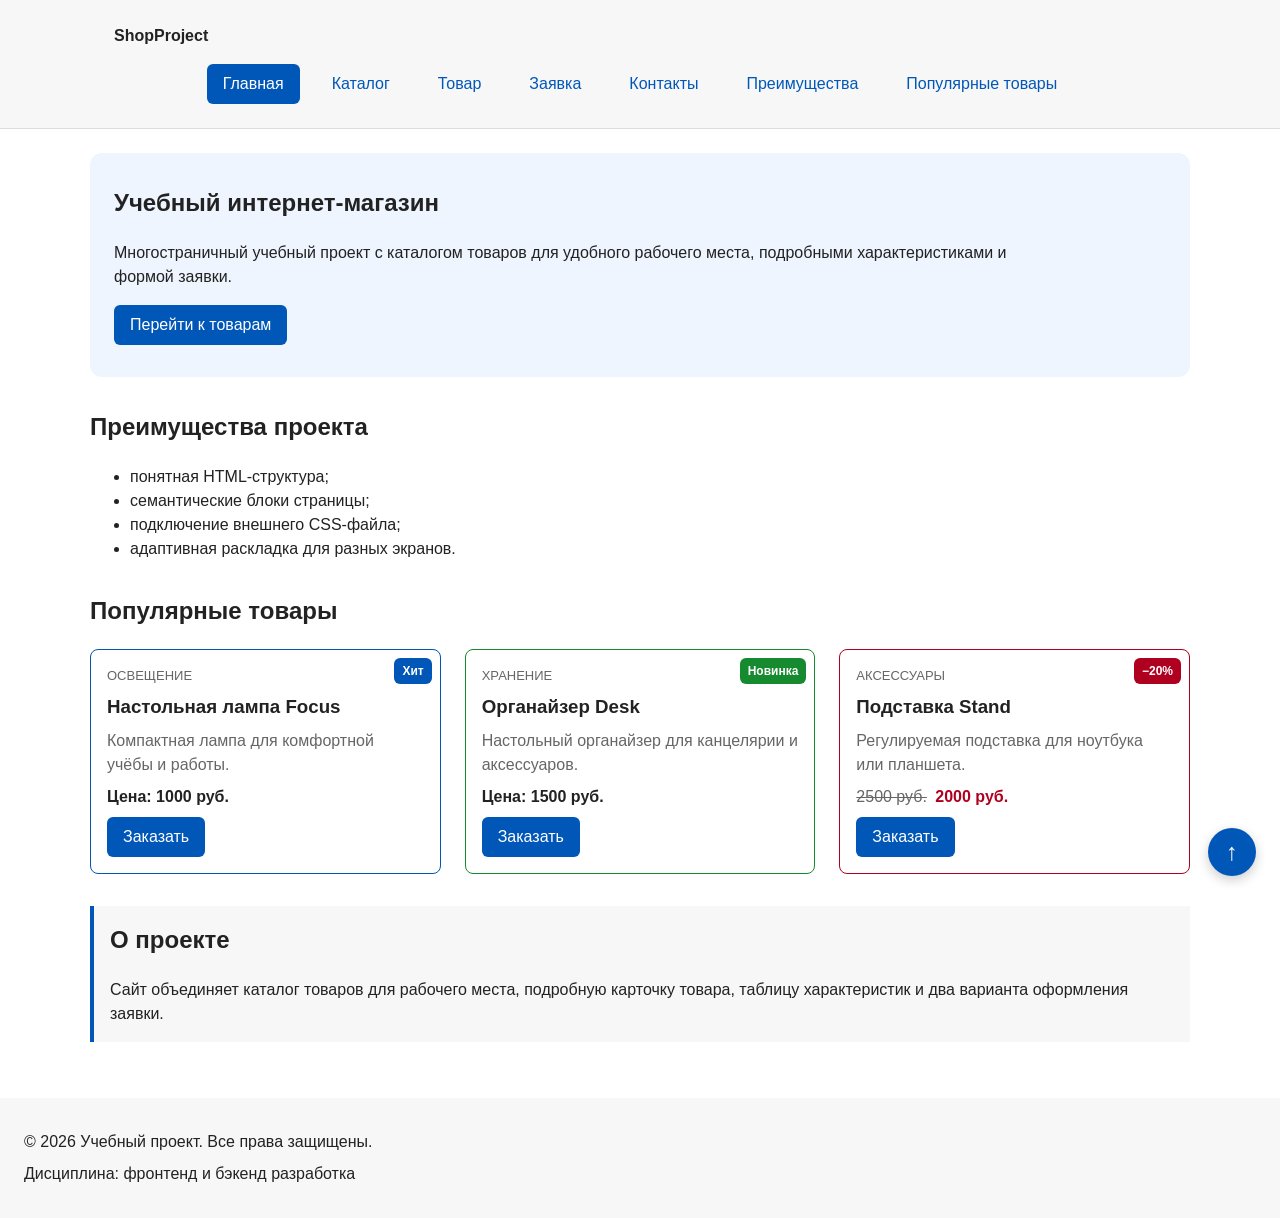
==== commit 59bd7524: "Добавлены пункты 11–14" ====
--- a/index.html
+++ b/index.html
@@ -8,7 +8,7 @@
   <link rel="stylesheet" href="css/style.css">
   <script src="js/main.js" defer></script>
 </head>
-<body>
+<body id="top">
 
   <header class="site-header">
     <div class="site-header__inner">
@@ -45,8 +45,8 @@
   <main>
 
     <section class="hero">
-      <h1>Учебный интернет-магазин</h1>
-      <p>
+      <h1 class="hero__title">Учебный интернет-магазин</h1>
+      <p class="hero__text">
         Многостраничный учебный проект с каталогом товаров для удобного
         рабочего места, подробными характеристиками и формой заявки.
       </p>
@@ -209,5 +209,7 @@
     Форма успешно отправлена!
   </p>
 
+  <a class="back-to-top" href="#top" aria-label="Вернуться в начало страницы">↑</a>
+
 </body>
 </html>
--- a/css/style.css
+++ b/css/style.css
@@ -80,6 +80,10 @@
   scroll-margin-top: 150px;
 }
 
+body:target {
+  outline: none;
+}
+
 .button {
   display: inline-block;
   padding: var(--space-sm) var(--space-md);
@@ -202,6 +206,14 @@
   padding: var(--space-xl) var(--space-lg);
   background-color: var(--color-surface-accent);
   border-radius: var(--radius-lg);
+}
+
+.hero__title {
+  margin-top: 0;
+}
+
+.hero__text {
+  max-width: 900px;
 }
 
 .section {
@@ -521,6 +533,31 @@
   margin: var(--space-sm) 0;
 }
 
+.back-to-top {
+  position: fixed;
+  right: var(--space-lg);
+  bottom: var(--space-lg);
+  z-index: 90;
+  display: flex;
+  width: 48px;
+  height: 48px;
+  align-items: center;
+  justify-content: center;
+  color: var(--color-white);
+  background-color: var(--color-primary);
+  border-radius: 50%;
+  box-shadow: 0 4px 12px rgba(0, 0, 0, 0.2);
+  font-size: 24px;
+  font-weight: 700;
+  line-height: 1;
+  text-decoration: none;
+}
+
+.back-to-top:hover {
+  color: var(--color-white);
+  background-color: var(--color-primary-dark);
+}
+
 /* ===============================
    5. Форма и модальное окно
    =============================== */
@@ -667,4 +704,11 @@
   .site-footer {
     padding: var(--space-md);
   }
-}
+
+  .back-to-top {
+    right: var(--space-md);
+    bottom: var(--space-md);
+    width: 44px;
+    height: 44px;
+  }
+}
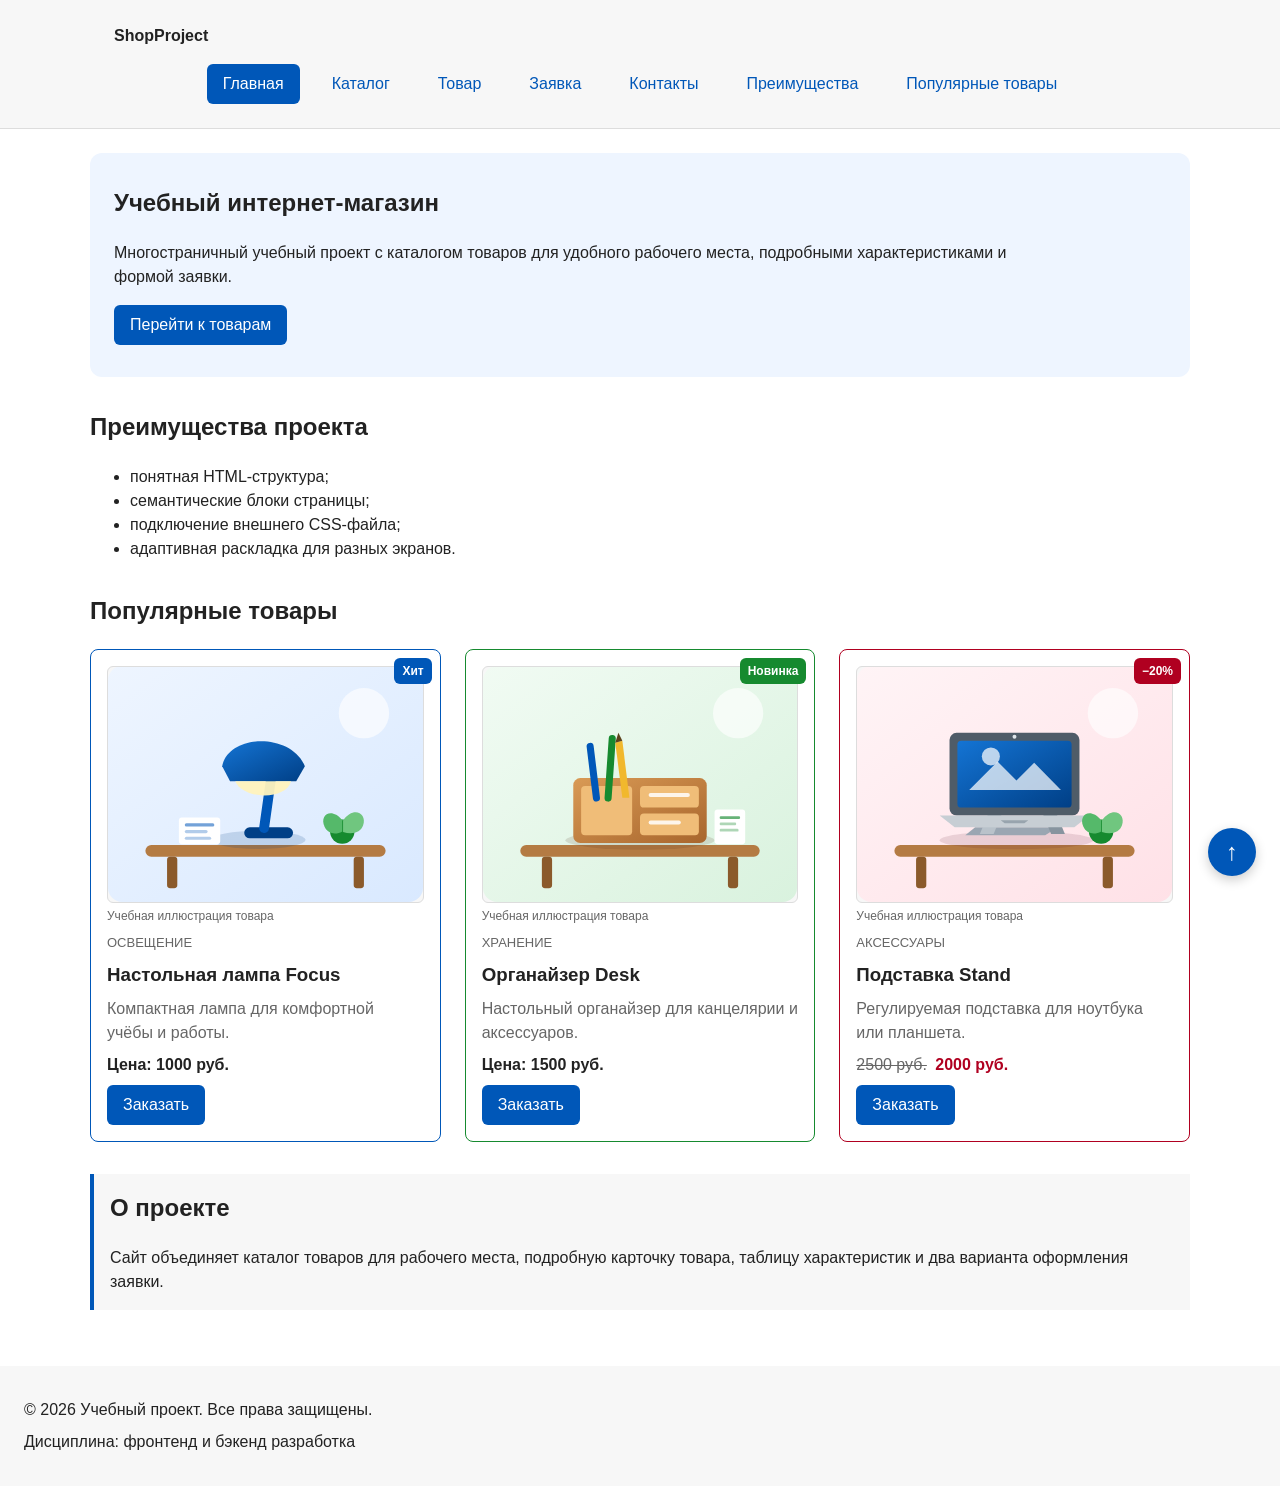
==== commit 00b09af9: "Добавлены иллюстрации товаров" ====
--- a/index.html
+++ b/index.html
@@ -69,6 +69,10 @@
       <div class="products-grid">
         <article class="product-card product-card--featured">
           <span class="product-card__badge">Хит</span>
+          <figure class="product-card__media">
+            <img class="product-card__image" src="images/focus-lamp.svg" alt="Синяя настольная лампа Focus" width="800" height="600" loading="lazy">
+            <figcaption class="product-card__caption">Учебная иллюстрация товара</figcaption>
+          </figure>
           <p class="product-card__category">Освещение</p>
           <h3 class="product-card__title">Настольная лампа Focus</h3>
           <p class="product-card__description">Компактная лампа для комфортной учёбы и работы.</p>
@@ -80,6 +84,10 @@
 
         <article class="product-card product-card--new">
           <span class="product-card__badge product-card__badge--new">Новинка</span>
+          <figure class="product-card__media">
+            <img class="product-card__image" src="images/desk-organizer.svg" alt="Деревянный настольный органайзер Desk" width="800" height="600" loading="lazy">
+            <figcaption class="product-card__caption">Учебная иллюстрация товара</figcaption>
+          </figure>
           <p class="product-card__category">Хранение</p>
           <h3 class="product-card__title">Органайзер Desk</h3>
           <p class="product-card__description">Настольный органайзер для канцелярии и аксессуаров.</p>
@@ -91,6 +99,10 @@
 
         <article class="product-card product-card--discount">
           <span class="product-card__badge product-card__badge--discount">−20%</span>
+          <figure class="product-card__media">
+            <img class="product-card__image" src="images/laptop-stand.svg" alt="Ноутбук на регулируемой подставке Stand" width="800" height="600" loading="lazy">
+            <figcaption class="product-card__caption">Учебная иллюстрация товара</figcaption>
+          </figure>
           <p class="product-card__category">Аксессуары</p>
           <h3 class="product-card__title">Подставка Stand</h3>
           <p class="product-card__description">Регулируемая подставка для ноутбука или планшета.</p>
--- a/css/style.css
+++ b/css/style.css
@@ -259,6 +259,27 @@
   border-color: var(--color-danger);
 }
 
+.product-card__media {
+  margin: 0;
+}
+
+.product-card__image {
+  display: block;
+  width: 100%;
+  height: auto;
+  aspect-ratio: 4 / 3;
+  object-fit: cover;
+  border: 1px solid var(--color-border);
+  border-radius: var(--radius-sm);
+  background-color: var(--color-surface);
+}
+
+.product-card__caption {
+  margin-top: var(--space-xs);
+  color: var(--color-muted);
+  font-size: 12px;
+}
+
 .product-card__badge {
   position: absolute;
   top: var(--space-sm);
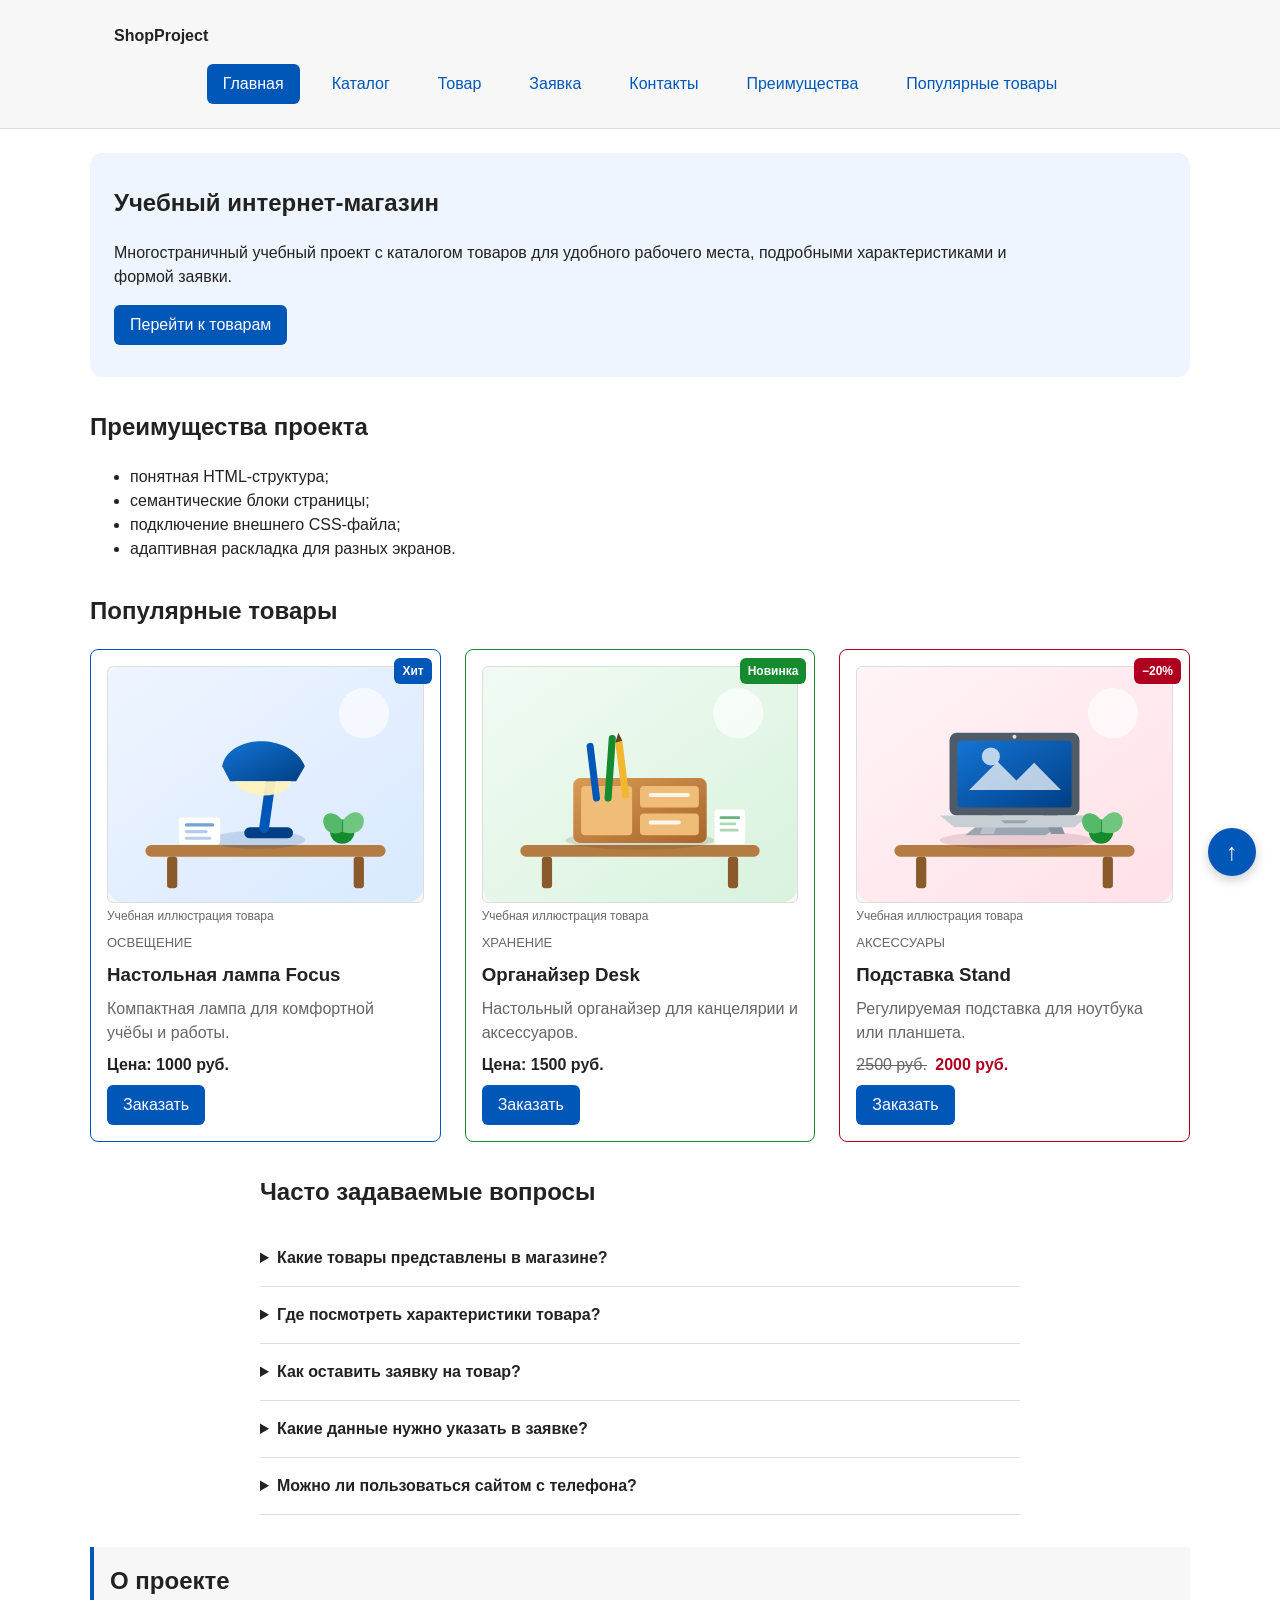
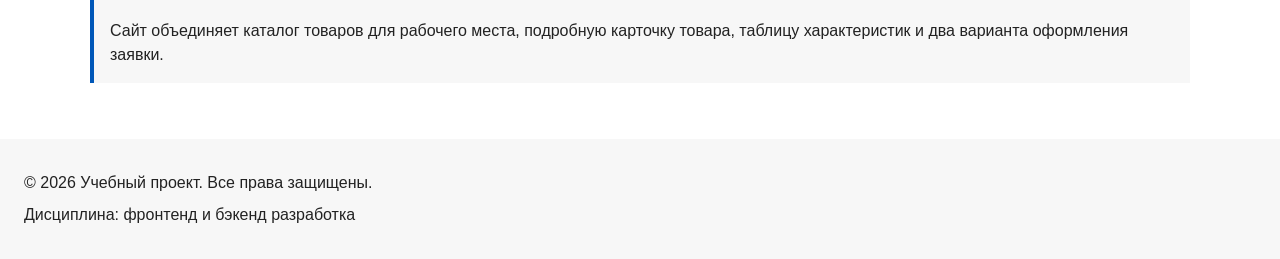
==== commit 304d128a: "feat: add FAQ section and update contacts" ====
--- a/index.html
+++ b/index.html
@@ -4,6 +4,7 @@
   <meta charset="UTF-8">
   <meta name="viewport" content="width=device-width, initial-scale=1.0">
   <meta name="description" content="Главная страница учебного интернет-магазина.">
+  <meta name="author" content="Полякова Дарья Александровна">
   <title>Учебный интернет-магазин</title>
   <link rel="stylesheet" href="css/style.css">
   <script src="js/main.js" defer></script>
@@ -114,6 +115,52 @@
       </div>
     </section>
 
+    <section class="section faq" id="faq" aria-labelledby="faq-title">
+      <h2 class="section__title" id="faq-title">Часто задаваемые вопросы</h2>
+
+      <div class="faq__list">
+        <details class="faq__item">
+          <summary class="faq__question">Какие товары представлены в магазине?</summary>
+          <p class="faq__answer">
+            В каталоге представлены товары для комфортного рабочего места:
+            освещение, системы хранения и аксессуары для ноутбука.
+          </p>
+        </details>
+
+        <details class="faq__item">
+          <summary class="faq__question">Где посмотреть характеристики товара?</summary>
+          <p class="faq__answer">
+            Откройте страницу товара по кнопке «Подробнее». Там размещены
+            описание, цена, основные особенности и таблица сравнения.
+          </p>
+        </details>
+
+        <details class="faq__item">
+          <summary class="faq__question">Как оставить заявку на товар?</summary>
+          <p class="faq__answer">
+            Нажмите «Заказать» в карточке на главной странице или перейдите
+            на страницу «Заявка» и заполните форму.
+          </p>
+        </details>
+
+        <details class="faq__item">
+          <summary class="faq__question">Какие данные нужно указать в заявке?</summary>
+          <p class="faq__answer">
+            Укажите имя, e-mail, телефон, товар и тему обращения. В комментарии
+            можно добавить удобную дату связи или другие пожелания.
+          </p>
+        </details>
+
+        <details class="faq__item">
+          <summary class="faq__question">Можно ли пользоваться сайтом с телефона?</summary>
+          <p class="faq__answer">
+            Да. Сетка товаров, меню и форма адаптированы для узких экранов
+            планшетов и смартфонов.
+          </p>
+        </details>
+      </div>
+    </section>
+
     <aside class="aside-info">
       <h2 class="aside-info__title">О проекте</h2>
       <p class="aside-info__text">
--- a/css/style.css
+++ b/css/style.css
@@ -225,6 +225,41 @@
   margin-top: 0;
 }
 
+.faq {
+  max-width: 760px;
+}
+
+.faq__list {
+  display: grid;
+}
+
+.faq__item {
+  border-bottom: 1px solid var(--color-border);
+}
+
+.faq__question {
+  padding: var(--space-md) 0;
+  color: var(--color-text);
+  cursor: pointer;
+  font-weight: 700;
+}
+
+.faq__question:hover {
+  color: var(--color-primary);
+}
+
+.faq__question:focus-visible {
+  outline: 2px solid var(--color-primary);
+  outline-offset: 3px;
+}
+
+.faq__answer {
+  max-width: 68ch;
+  margin: 0;
+  padding: 0 0 var(--space-md);
+  color: var(--color-muted);
+}
+
 .products-grid {
   display: grid;
   grid-template-columns: repeat(3, 1fr);
